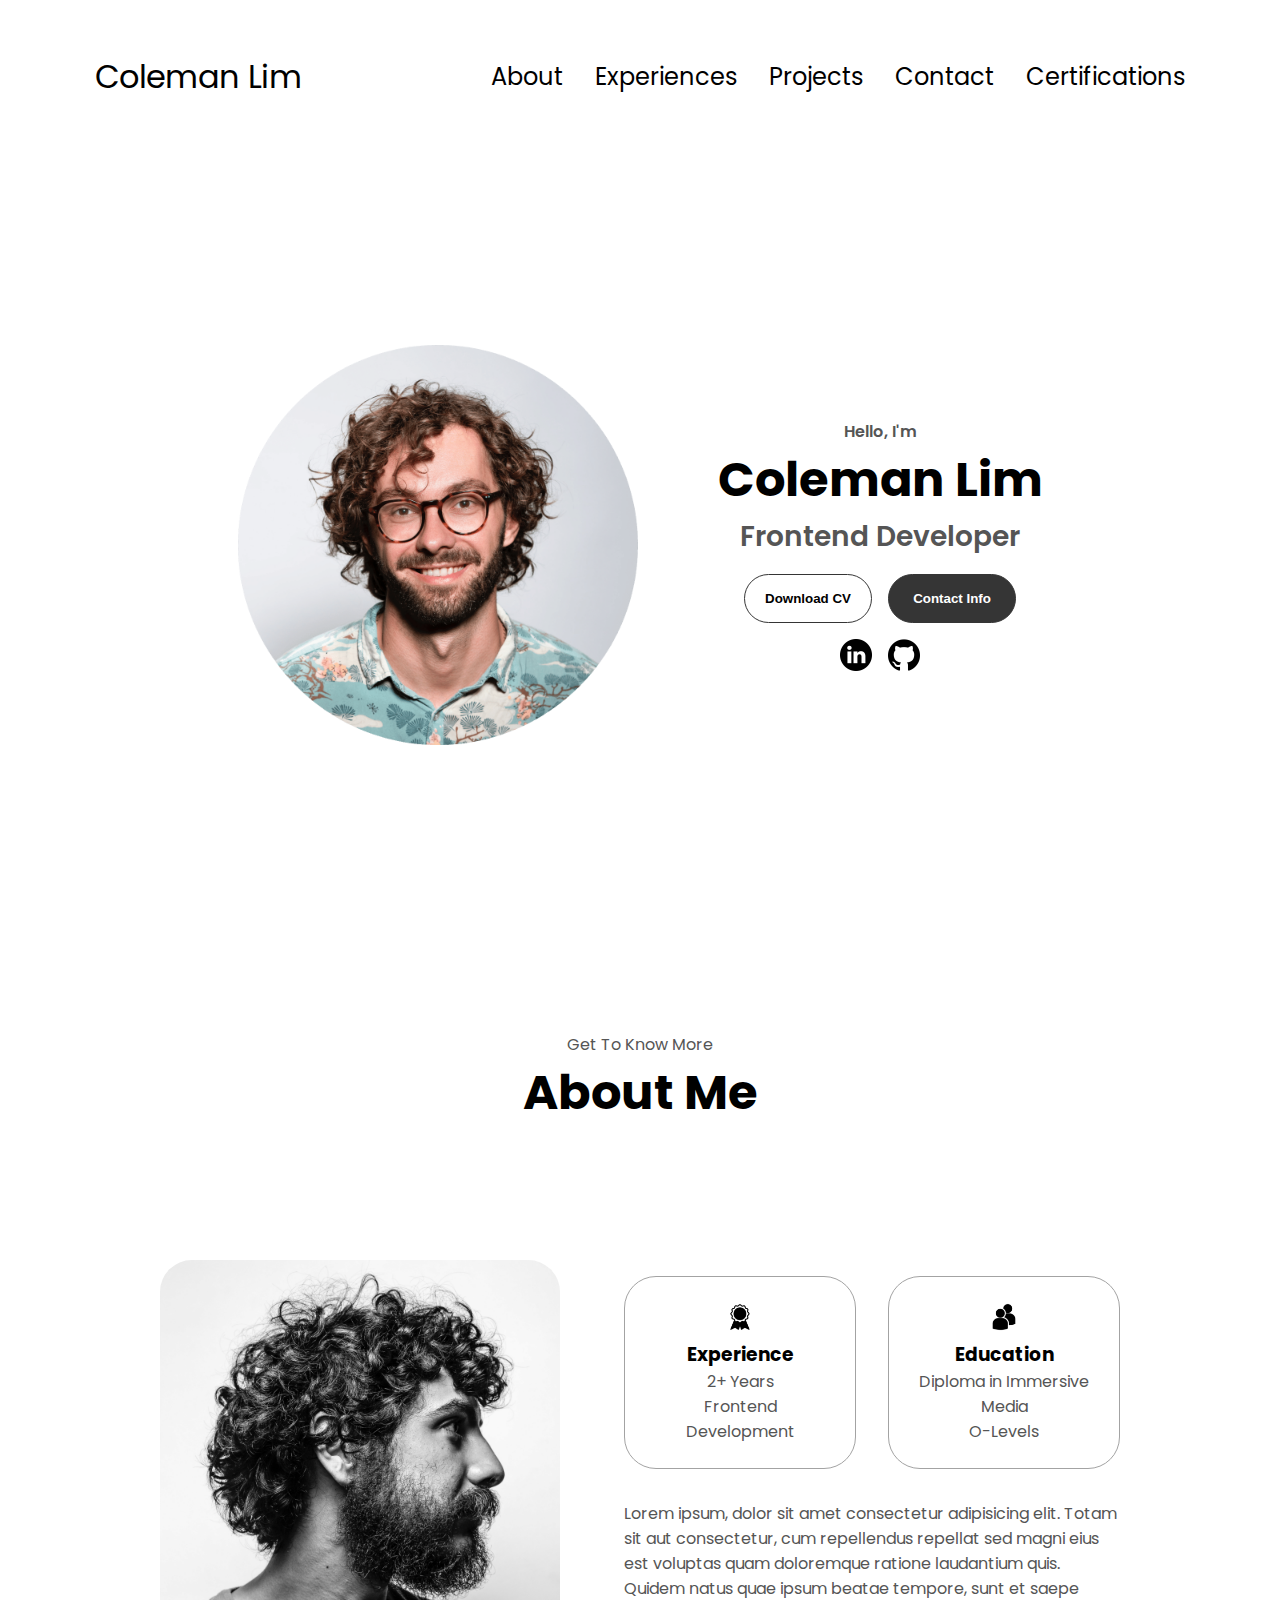
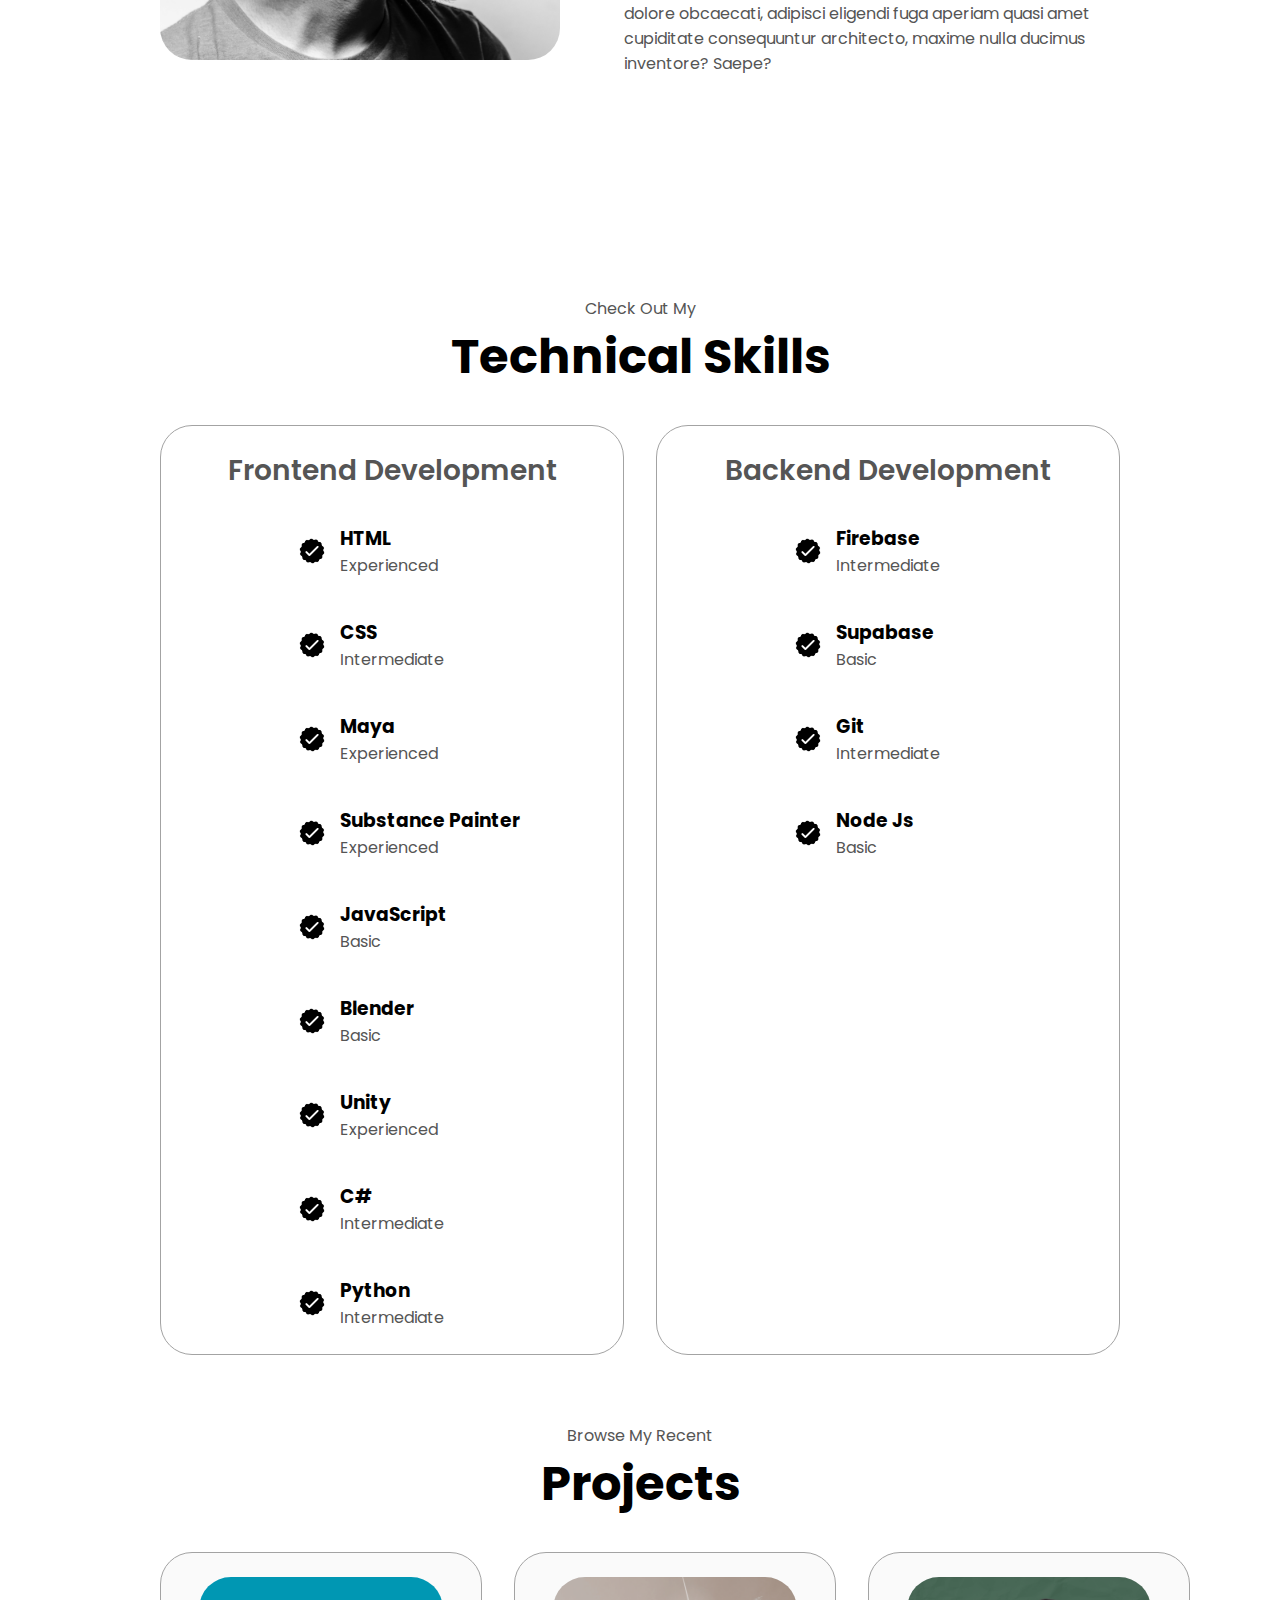
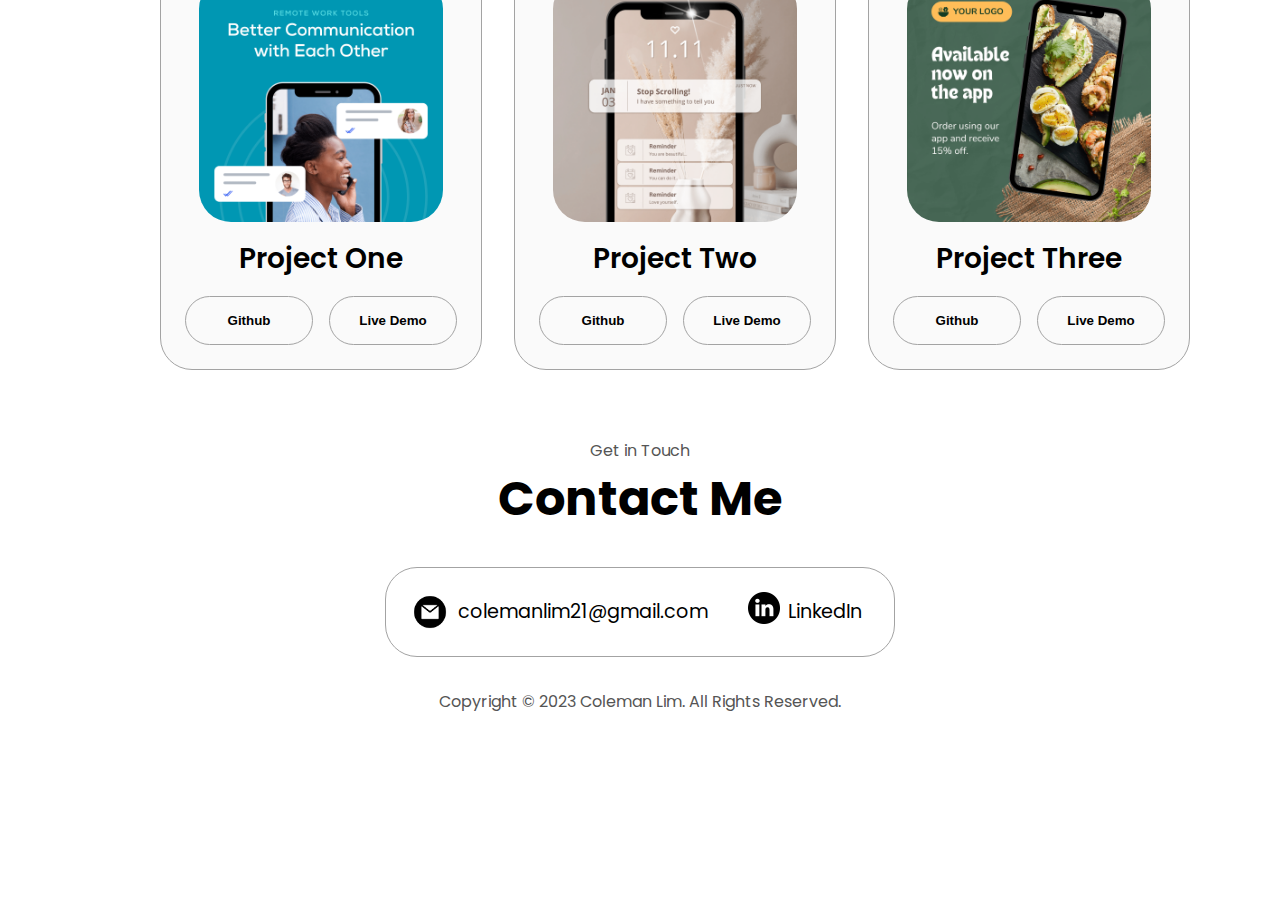
==== index.html @ 235beb29 "contact, project and css" ====
<!DOCTYPE html>
<html lang="en">

<head>
    <meta charset="UTF-8">
    <meta name="viewport" content="width=device-width, initial-scale=1.0">
    <title>My Portfolio</title>
    <link rel="stylesheet" href="style.css">
    <link rel="stylesheet" href="mediaqueries.css">
    <link rel="stylesheet" href="https://cdnjs.cloudflare.com/ajax/libs/font-awesome/6.2.0/css/all.min.css">

</head>

<body>
    <button onclick="topFunction()" id="myBtn" title="Go to top">
        <i class="fas fa-chevron-up"></i> </button>

    <nav id="desktop-nav">
        <div class="logo">Coleman Lim</div>
        <div>
            <ul class="nav-links">
                <li><a href="#about">About</a></li>
                <li><a href="#experiences">Experiences</a></li>
                <li><a href="#projects">Projects</a></li>
                <li><a href="#contacts">Contact</a></li>
                <li><a href="#certifications">Certifications</a></li>
            </ul>
        </div>
    </nav>
    <nav id="hamburger-nav">
        <div class="logo">Coleman Lim</div>
        <div class="hamburger-menu">
            <div class="hamburger-icon" onclick="toggleMenu()">
                <span></span>
                <span></span>
                <span></span>
            </div>
            <div class="menu-links">
                <li><a href="#about" onclick="toggleMenu()">About</a></li>
                <li><a href="#experiences" onclick="toggleMenu()">Experiences</a></li>
                <li><a href="#projects" onclick="toggleMenu()">Projects</a></li>
                <li><a href="#contacts" onclick="toggleMenu()">Contact</a></li>
                <li><a href="#certifications" onclick="toggleMenu()">Certifications</a></li>
            </div>
        </div>
    </nav>
    <section id="profile">
        <div class="section_pic-container">
            <img src="./images/profile-pic.png" alt="My Profile Picture">

        </div>
        <div class="section_text">
            <p class="section_text_p1">Hello, I'm</p>
            <h1 class="title">Coleman Lim</h1>
            <p class="section_text_p2">Frontend Developer</p>
            <div class='btn-container'>
                <button class="btn btn-color-2" onclick="window.open('./images/resume-example.pdf')">Download
                    CV</button>
                <button class="btn btn-color-1" onclick="location.href ='./#contacts'">Contact Info</button>
            </div>
            <div id="socials-container">
                <img src="./images/linkedin.png" alt="My LinkedIn profile" class="icon"
                    onclick="location.href='https://www.linkedin.com/in/coleman-lim-172b41272/'">
                <img src="./images/github.png" alt="My Github profile" class="icon"
                    onclick="location.href='https://github.com/Coleman-Lim'">
            </div>
        </div>
        </div>
    </section>
    <section id = "about">
        <p class="section_text_p1">Get To Know More</p>
        <h1 class="title">About Me</h1>
        <div class="section-container">
            <div class = "section_pic-container">
                <img src = "./images/about-pic.png"
                alt = "profile picture"
                class ="about-pic"
            />
            </div>
            <div class = "about-details-container">
                <div class="about-container">
                    <div class="details-container">
                        <img src="./images/experience.png" alt="experience icon" class="icon"/>
                        <h3>Experience</h3>
                        <p>2+ Years<br>Frontend Development</p>
                    </div>
                    <div class="details-container">
                        <img src="./images/education.png" alt="education icon" class="icon"/>
                        <h3>Education</h3>
                        <p>Diploma in Immersive Media<br> O-Levels</p>
                    </div>
                </div>
                <div class="text-container">
                    <p>Lorem ipsum, dolor sit amet consectetur adipisicing elit. Totam sit aut consectetur, cum repellendus repellat sed magni eius est voluptas quam doloremque ratione laudantium quis. Quidem natus quae ipsum beatae tempore, sunt et saepe dolore obcaecati, adipisci eligendi fuga aperiam quasi amet cupiditate consequuntur architecto, maxime nulla ducimus inventore? Saepe?</p>
                </div>
            </div>
        </div>
        
    
    </section>
    <section id = "experience">
        <p class="section_text_p1">Check Out My</p>
        <h1 class = "title">Technical Skills</h1>
        <div class = "experience-details-container">
            <div class = "about-container">
                <div class ="details-container">
                    <h2 class = "experience-sub-title">Frontend Development</h2>
                    <div class="article-container">
                        <article>
                            <img src ="./images/checkmark.png" alt="experience icon" class="icon">
                            <div>
                                <h3>HTML</h3>
                                <p>Experienced</p>
                            </div>
                        </article>
                        <article>
                            <img src ="./images/checkmark.png" alt="experience icon" class="icon">
                            <div>
                                <h3>CSS</h3>
                                <p>Intermediate</p>
                            </div>
                        </article>
                        <article>
                            <img src ="./images/checkmark.png" alt="experience icon" class="icon">
                            <div>
                                <h3>Maya</h3>
                                <p>Experienced</p>
                            </div>
                        </article>
                        <article>
                            <img src ="./images/checkmark.png" alt="experience icon" class="icon">
                            <div>
                                <h3>Substance Painter</h3>
                                <p>Experienced</p>
                            </div>
                        </article>
                        <article>
                            <img src ="./images/checkmark.png" alt="experience icon" class="icon">
                            <div>
                                <h3>JavaScript</h3>
                                <p>Basic</p>
                            </div>
                        </article>
                        <article>
                            <img src ="./images/checkmark.png" alt="experience icon" class="icon">
                            <div>
                                <h3>Blender</h3>
                                <p>Basic</p>
                            </div>
                        </article>
                        <article>
                            <img src ="./images/checkmark.png" alt="experience icon" class="icon">
                            <div>
                                <h3>Unity</h3>
                                <p>Experienced</p>
                            </div>
                        </article>
                        <article>
                            <img src ="./images/checkmark.png" alt="experience icon" class="icon">
                            <div>
                                <h3>C#</h3>
                                <p>Intermediate</p>
                            </div>
                        </article>
                        <article>
                            <img src ="./images/checkmark.png" alt="experience icon" class="icon">
                            <div>
                                <h3>Python</h3>
                                <p>Intermediate</p>
                            </div>
                        </article>
                    </div>
                </div>
                <div class ="details-container">
                    <h2 class = "experience-sub-title">Backend Development</h2>
                    <div class="article-container">
                        <article>
                            <img src ="./images/checkmark.png" alt="experience icon" class="icon">
                            <div>
                                <h3>Firebase</h3>
                                <p>Intermediate</p>
                            </div>
                        </article>
                        <article>
                            <img src ="./images/checkmark.png" alt="experience icon" class="icon">
                            <div>
                                <h3>Supabase</h3>
                                <p>Basic</p>
                            </div>
                        </article>
                        <article>
                            <img src ="./images/checkmark.png" alt="experience icon" class="icon">
                            <div>
                                <h3>Git</h3>
                                <p>Intermediate</p>
                            </div>
                        
                        </article>
                        <article>
                            <img src ="./images/checkmark.png" alt="experience icon" class="icon">
                            <div>
                                <h3>Node Js</h3>
                                <p>Basic</p>
                            </div>
                        
                        </article>
                    </div>
                </div>
                
            </div>
        </div>
        
    </section>
    <section id = "projects">
        <p class="section_text_p1">Browse My Recent</p>
        <h1 class="title">Projects</h1>
        <div class="experience-details-container">
            <div class = "about-container">
                <div class="details-container color-container">
                <div class="article-container">
                    <img src="./images/project-1.png" alt="project 1" class="project-img">
                </div>
                <h2 class="experience-sub-title project-title">Project One</h2>
                <div class="btn-container">
                    <button class="btn btn-color-2 project-btn" onclick="location.href='https://github.com/'">Github</button>
                    <button class="btn btn-color-2 project-btn" onclick="location.href='https://github.com/'">Live Demo</button>

                </div>
                </div>
                <div class="details-container color-container">
                <div class="article-container">
                    <img src="./images/project-2.png" alt="project 2" class="project-img">
                </div>
                <h2 class="experience-sub-title project-title">Project Two</h2>
                <div class="btn-container">
                    <button class="btn btn-color-2 project-btn" onclick="location.href='https://github.com/'">Github</button>
                    <button class="btn btn-color-2 project-btn" onclick="location.href='https://github.com/'">Live Demo</button>

                </div>
                </div>
                <div class="details-container color-container">
                <div class="article-container">
                    <img src="./images/project-3.png" alt="project 3" class="project-img">
                </div>
                <h2 class="experience-sub-title project-title">Project Three</h2>
                <div class="btn-container">
                    <button class="btn btn-color-2 project-btn" onclick="location.href='https://github.com/'">Github</button>
                    <button class="btn btn-color-2 project-btn" onclick="location.href='https://github.com/'">Live Demo</button>

                </div>
                </div>
            </div>
        </div>
        
    </section>
    <section id = "contact">
        <p class="section_text_p1">Get in Touch</p>
        <h1 class = "title">Contact Me</h1>
        <div class="contact-info-upper-container">
            <div class = "contact-info-container">
                <img src = "images/email.png" alt="Email Icon" class="icon contact-icon email-icon">
                <p><a href="mailto:colemanlim21@gmail.com">colemanlim21@gmail.com</p>
            </div>
            <div class = "contact-info-container">
                <img src = "images/linkedin.png" alt="LinkedIn Icon" class="icon contact-icon">
                <p><a href="https://www.linkedin.com/in/coleman-lim-172b41272/">LinkedIn</p>
            </div>
        </div>

        <footer>
            <p>Copyright &#169; 2023 Coleman Lim. All Rights Reserved.</p>
          </footer>
        
    </section>

    <script src="script.js"></script>
</body>

</html>
---- style.css ----
/* GENERAL */


@import url('https://fonts.googleapis.com/css2?family=Poppins:ital,wght@0,100;0,200;0,300;0,400;0,500;0,600;0,700;0,800;0,900;1,100;1,200;1,300;1,400;1,500;1,600;1,700;1,800;1,900&display=swap');


* {
    margin: 0;
    padding: 0;
}

body {
    font-family: "Poppins", sans-serif;
    
    
}

html {
    scroll-behavior: smooth;
}

p {
    color: rgb(85, 85, 85);
}

/* Transitions */

a,
.btn {
    transition: all 300ms ease;
}

/* Desktop nav*/

nav,
.nav-links {
    display: flex;
}

nav {
    justify-content: space-around;
    align-items: center;
    height: 17vh;
}

.nav-links {
    gap: 2rem;
    list-style: none;
    font-size: 1.5rem;

}

a {
    color: black;
    text-decoration: none;
    text-decoration-color: white;
}

a:hover {
    color: grey;
    text-decoration: underline;
    text-underline-offset: 1rem;
    text-decoration-color: rgb(181, 181, 181);
}

.logo {
    font-size: 2rem;

}

.logo:hover {
    cursor: default;
}

/*Hamburger menu*/
#hamburger-nav {
    display: none;
}

.hamburger-menu {
    position: relative;
    display: inline-block;
}

.hamburger-icon {
    display: flex;
    flex-direction: column;
    justify-content: space-between;
    height: 24px;
    width: 30px;
    cursor: pointer;
}

.hamburger-icon span {
    width: 100%;
    height: 2px;
    background-color: black;
    transition: all 0.3 ease-in-out;
}

.menu-links {
    position: absolute;
    top: 100%;
    right: 0;
    background-color: white;
    width: fit-content;
    max-height: 0;
    overflow: hidden;
    transition: all 0.3 ease-in-out;
}

.menu-links a {
    display: block;
    padding: 10px;
    text-align: center;
    font-size: 1.5rem;
    color: black;
    text-decoration: none;
    transition: all 0.3 ease-in-out;
}

.menu-links li {
    list-style: none;

}

.menu-links.open {
    max-height: 300px;
}

.hamburger-icon.open span:first-child {
    transform: rotate(45deg) translate(10px, 5px);
}

.hamburger-icon.open span:nth-child(2) {
    opacity: 0;
}

.hamburger-icon.open span:last-child {
    transform: rotate(-45deg) translate(10px, -5px);
}

.hamburger-icon span:first-child {
    transform: none;
}

.hamburger-icon span:first-child {
    opacity: 1;
}

.hamburger-icon span:first-child {
    transform: none;
}

/*Sections*/

section {
    padding-top: 4vh;
    height: 96vh;
    margin: 0 10rem;
    box-sizing: border-box;
    min-height: fit-content;
}

.section-container {
    display: flex;
}

/* Profile section */

#profile {
    display: flex;
    justify-content: center;
    gap: 5rem;
    height:80vh;
}
.section_pic-container{
    display: flex;
    height: 400px;
    width:400px;
    margin: auto 0;
}
.section_text{
    align-self:center;
    text-align: center;

}
.section_text p{
    font-weight: 600;

}

.section_text_p1{
    text-align:center;
}
.section_text_p2{
    font-size:1.75rem;
    margin-bottom:1rem;
}
.title{
    font-size:3rem;
    text-align:center;
}
#socials-container{
    display:flex;
    justify-content:center;
    margin-top: 1rem;
    gap: 1rem;

}

/*icons*/
.icon{
    cursor:pointer;
    height:2rem;
}

/*Buttons*/
.btn-container{
    display:flex;
    justify-content:center;
    gap:1rem;

}

.btn{
    font-weight: 600;
    transition: all 300ms ease;
    padding:1rem;
    width:8rem;
    border-radius:2rem;
}

.btn-color-1, .btn-color-2{
    border:rgb(53,53,53) 0.1rem solid;
}
.btn-color-1:hover, .btn-color-2:hover{
    cursor:pointer;
}
.btn-color-1, .btn-color-2:hover{
    background:rgb(53,53,53);
    color:white;
}
.btn-color-1:hover{
    background:rgb(0,0,0)

}
.btn-color-2{
    background:none;
}
.btn-color-2:hover{
    border:rgb(255,255,255)0.1rem solid;
}
.btn-container{
    gap:1rem;
}

#about{
    position:relative;
}

.about-container{
    gap:2rem;
    margin-bottom: 2rem;
    margin-top:2rem;
}

.about-details-container{
    justify-content:center;
    flex-direction:column;
}

.about-container, .about-details-container{
    display: flex;
}
.about-pic{
    border-radius:2rem;
}
.arrow{
    position:absolute;
    right:-5rem;
    bottom:2.5rem;
}
.details-container{
    padding:1.5rem;
    flex:1;
    background:white;
    border-radius:2rem;
    border:rgb(53,53,53) 0.1rem solid;
    border-color:rgb(163, 163, 163);
    text-align: center;
    
    
}
.section-container{
    gap:4rem;
    height:80%
}

.section_pic-container{
    height:400px;
    width:400px;
    margin:auto 0
}

#experience{
    position:relative;
}
.experience-sub-title{
    color:rgb(85, 85, 85);
    font-weight: 600;
    font-size:1.75rem;
    margin-bottom:2rem;
}
.experience-details-container{
    display:flex;
    justify-content:center;
    flex-direction:column;
}
.article-container{
    display:flex;
    text-align: initial;
    flex-wrap: wrap;
    flex-direction: row;
    gap: 2.5rem;
    justify-content: space-around;
}

article {
    display: flex;
    align-items: center; /* Ensures vertical alignment */
    gap: 0.75rem; /* Adds spacing between the icon and text */
    width: 12rem; /* Adjust as needed */
    flex-shrink: 0; /* Prevents shrinking */
}


article .icon{
    cursor:default;
}

article h3{
    white-space: nowrap;
    font-weight: bold;
}

#projects{
    position:relative;
}
.color-container{
    border-color:rgb(163, 163, 163);
    background:rgb(250,250,250);

}
.project-img{
    border-radius:2rem;
    width:90%;
    height:90%;
}
.project-title{
    margin: 1rem;
    color:black;

}
.project-btn{
    color:black;
    border-color:rgb(163, 163, 163);
}

#contact{
    display:flex;
    justify-content: center;
    flex-direction:column;
    height:70vh;
}

.contact-info-upper-container{
    display:flex;
    justify-content: center;
    border-radius:2rem;
    border:rgb(53,53,53) 0.1rem solid;
    border-color:rgb(163,163,163);
    margin: 2rem auto;
    padding: 0.5rem;
}

.contact-info-container{
    display:flex;
    align-items:center;
    justify-content: center;
    gap:0.5rem;
    margin:1rem;

}
.contact-info-container p{
    font-size:larger;
}

.contact-icon{
    cursor: default;
}
.email-icon{
    height:2.5rem;
}

footer {
  height: 26vh;
  margin: 0 1rem;
}

footer p {
  text-align: center;
}

#myBtn {
    display: none;
    position: fixed;
    bottom: 20px;
    right: 30px;
    z-index: 99;
    font-size: 18px;
    border: none;
    outline: none;
    background-color: black;
    color: white;
    cursor: pointer;
    padding: 20px;
    border-radius: 4px;
  }
---- mediaqueries.css ----
@media screen and (max-width: 1400px) {
    #profile {
        height: 83vh;
        margin-bottom: 6rem;
    }

    .about-containers {
        flex-wrap: wrap;
    }

    #contact,
    #projects {
        height: fit-content;
    }
}

@media screen and (max-width: 1200px) {
    #desktop-nav {
        display: none;
    }

    #hamburger-nav {
        display: flex;
    }

    #experience,
    .experience-details-container {
        margin-top: 2rem;
    }

    #profile,
    .section-container {
        display: block;
    }

    .arrow {
        display: none;
    }

    section,
    .section-container {
        height: fit-content;
    }

    section {
        margin: 0 5%;
    }

    .section__pic-container {
        width: 275px;
        height: 275px;
        margin: 0 auto 2rem;
    }

    .about-containers {
        margin-top: 0;
    }
}

@media screen and (max-width: 600px) {

    #contact,
    footer {
        height: 40vh;
    }

    #profile {
        height: 83vh;
        margin-bottom: 0;
    }

    article {
        font-size: 1rem;
    }

    footer nav {
        height: fit-content;
        margin-bottom: 2rem;
    }

    .about-containers,
    .contact-info-upper-container,
    .btn-container {
        flex-wrap: wrap;
    }

    .contact-info-container {
        margin: 0;
    }

    .contact-info-container p,
    .nav-links li a {
        font-size: 1rem;
    }

    .experience-sub-title {
        font-size: 1.25rem;
    }

    .logo {
        font-size: 1.5rem;
    }

    .nav-links {
        flex-direction: column;
        gap: 0.5rem;
        text-align: center;
    }

    .section__pic-container {
        width: auto;
        height: 46vw;
        justify-content: center;
    }

    .section__text__p2 {
        font-size: 1.25rem;
    }

    .title {
        font-size: 2rem;
    }

    .text-container {
        text-align: justify;
    }
}
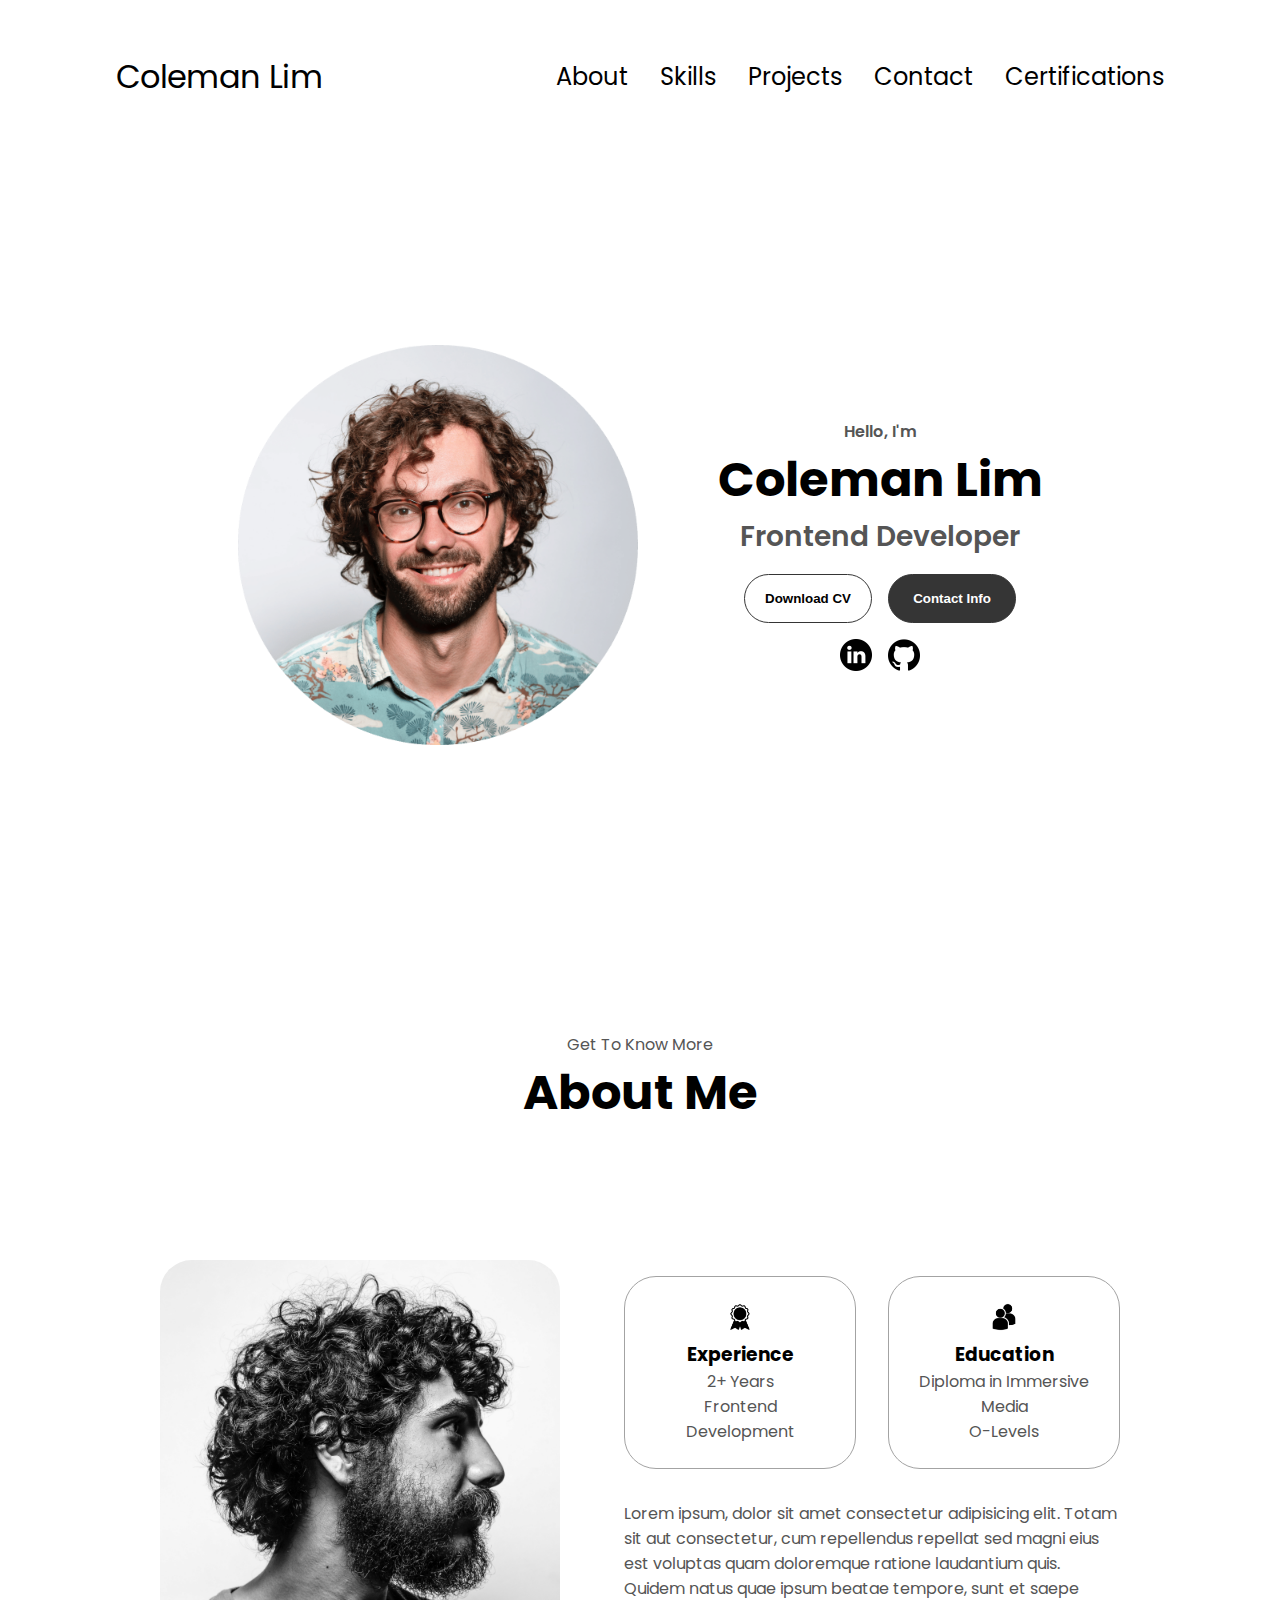
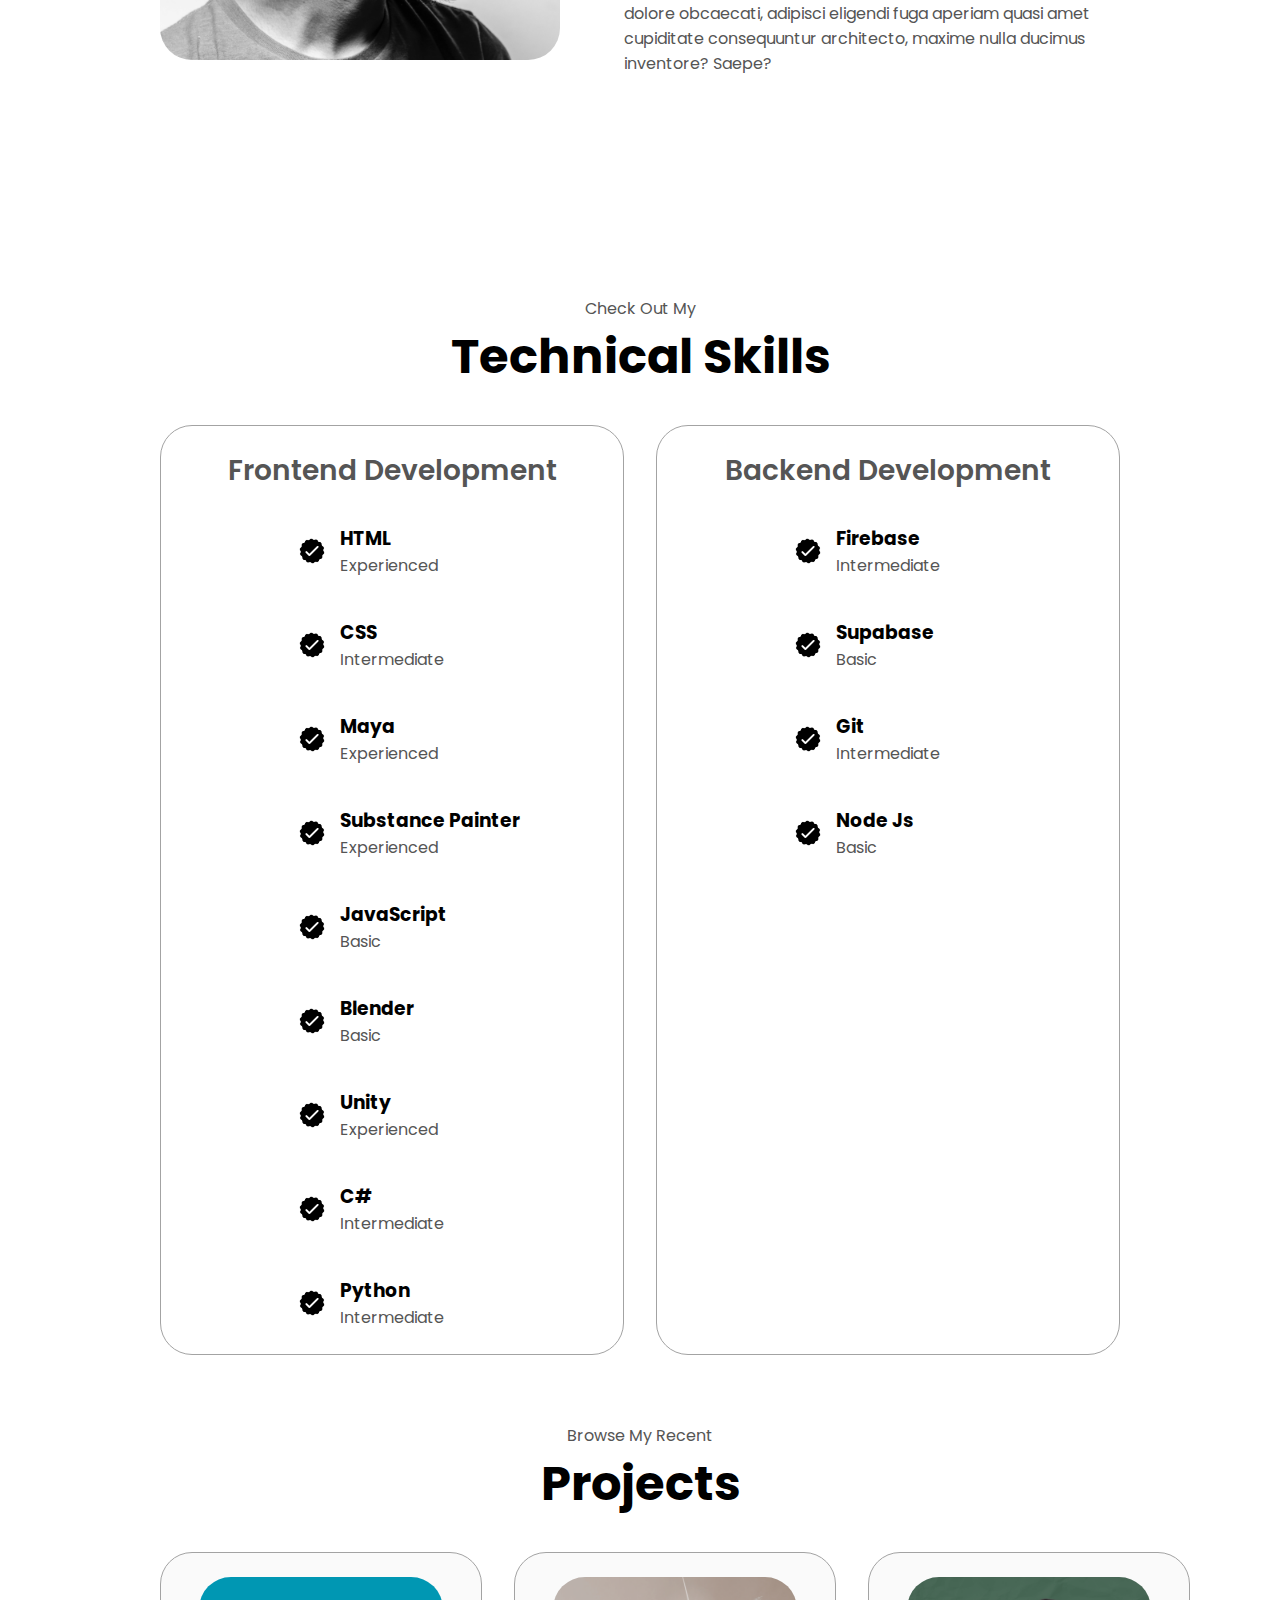
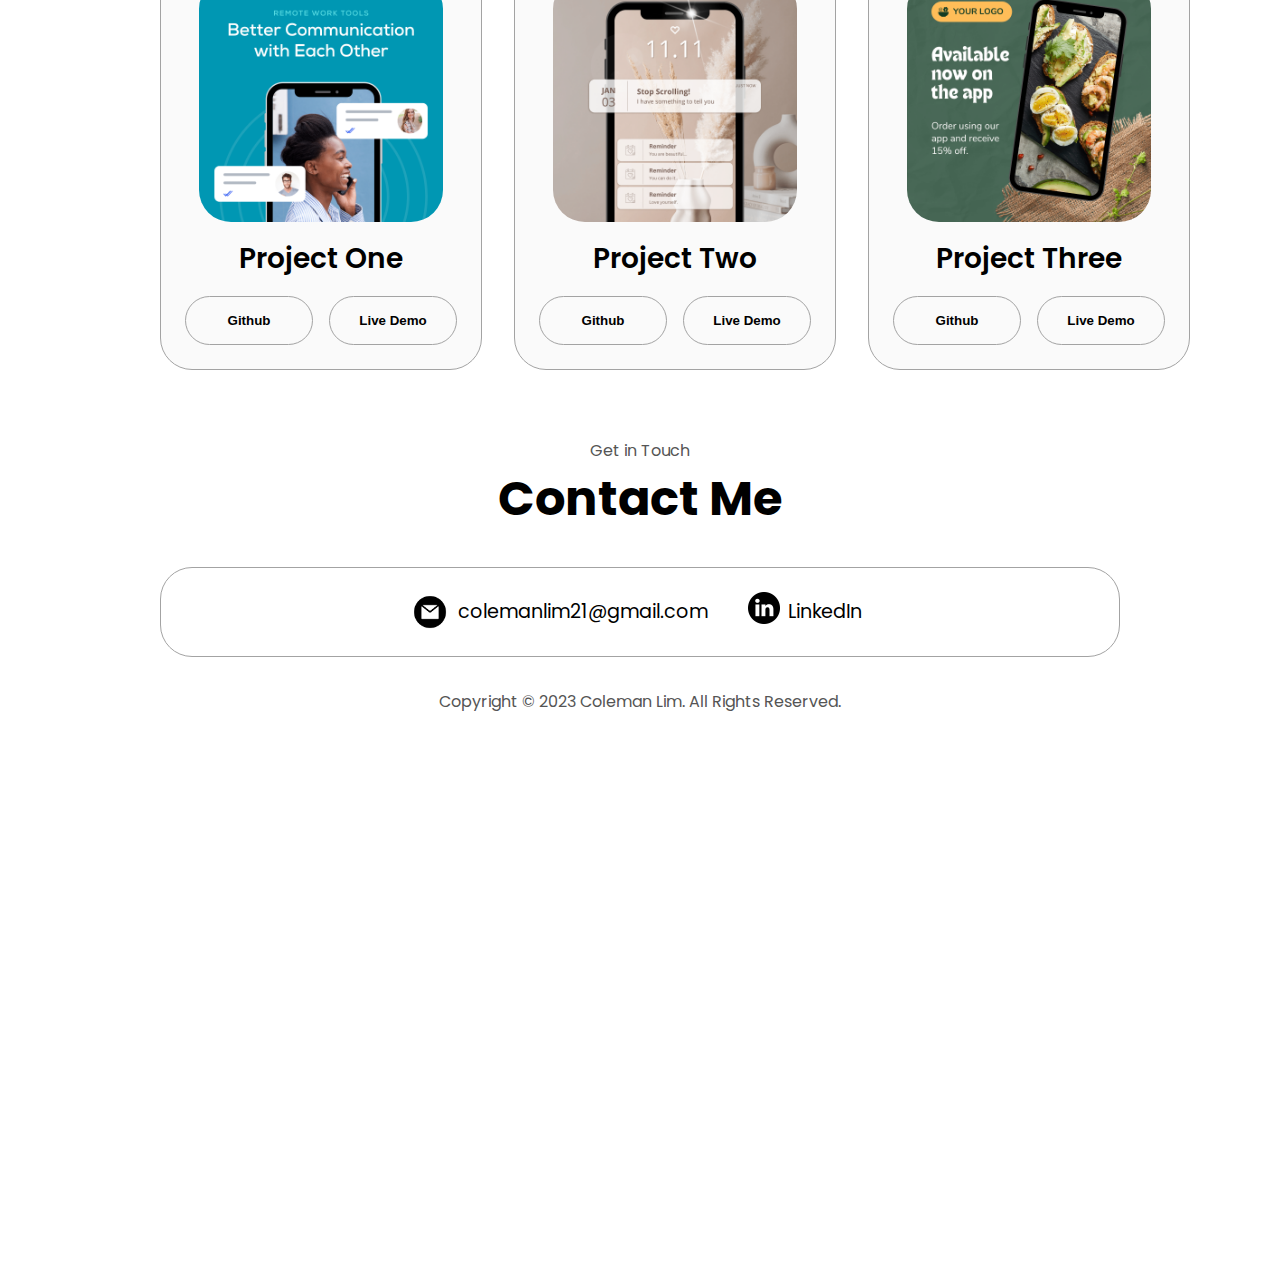
==== commit 026880f4: "edits" ====
--- a/index.html
+++ b/index.html
@@ -20,7 +20,7 @@
         <div>
             <ul class="nav-links">
                 <li><a href="#about">About</a></li>
-                <li><a href="#experiences">Experiences</a></li>
+                <li><a href="#skills">Skills</a></li>
                 <li><a href="#projects">Projects</a></li>
                 <li><a href="#contacts">Contact</a></li>
                 <li><a href="#certifications">Certifications</a></li>
@@ -37,7 +37,7 @@
             </div>
             <div class="menu-links">
                 <li><a href="#about" onclick="toggleMenu()">About</a></li>
-                <li><a href="#experiences" onclick="toggleMenu()">Experiences</a></li>
+                <li><a href="#skills" onclick="toggleMenu()">Skills</a></li>
                 <li><a href="#projects" onclick="toggleMenu()">Projects</a></li>
                 <li><a href="#contacts" onclick="toggleMenu()">Contact</a></li>
                 <li><a href="#certifications" onclick="toggleMenu()">Certifications</a></li>
@@ -98,7 +98,7 @@
         
     
     </section>
-    <section id = "experience">
+    <section id = "skills">
         <p class="section_text_p1">Check Out My</p>
         <h1 class = "title">Technical Skills</h1>
         <div class = "experience-details-container">
@@ -253,7 +253,7 @@
         </div>
         
     </section>
-    <section id = "contact">
+    <section id = "contacts">
         <p class="section_text_p1">Get in Touch</p>
         <h1 class = "title">Contact Me</h1>
         <div class="contact-info-upper-container">
--- a/style.css
+++ b/style.css
@@ -303,7 +303,7 @@
     margin:auto 0
 }
 
-#experience{
+#skills{
     position:relative;
 }
 .experience-sub-title{
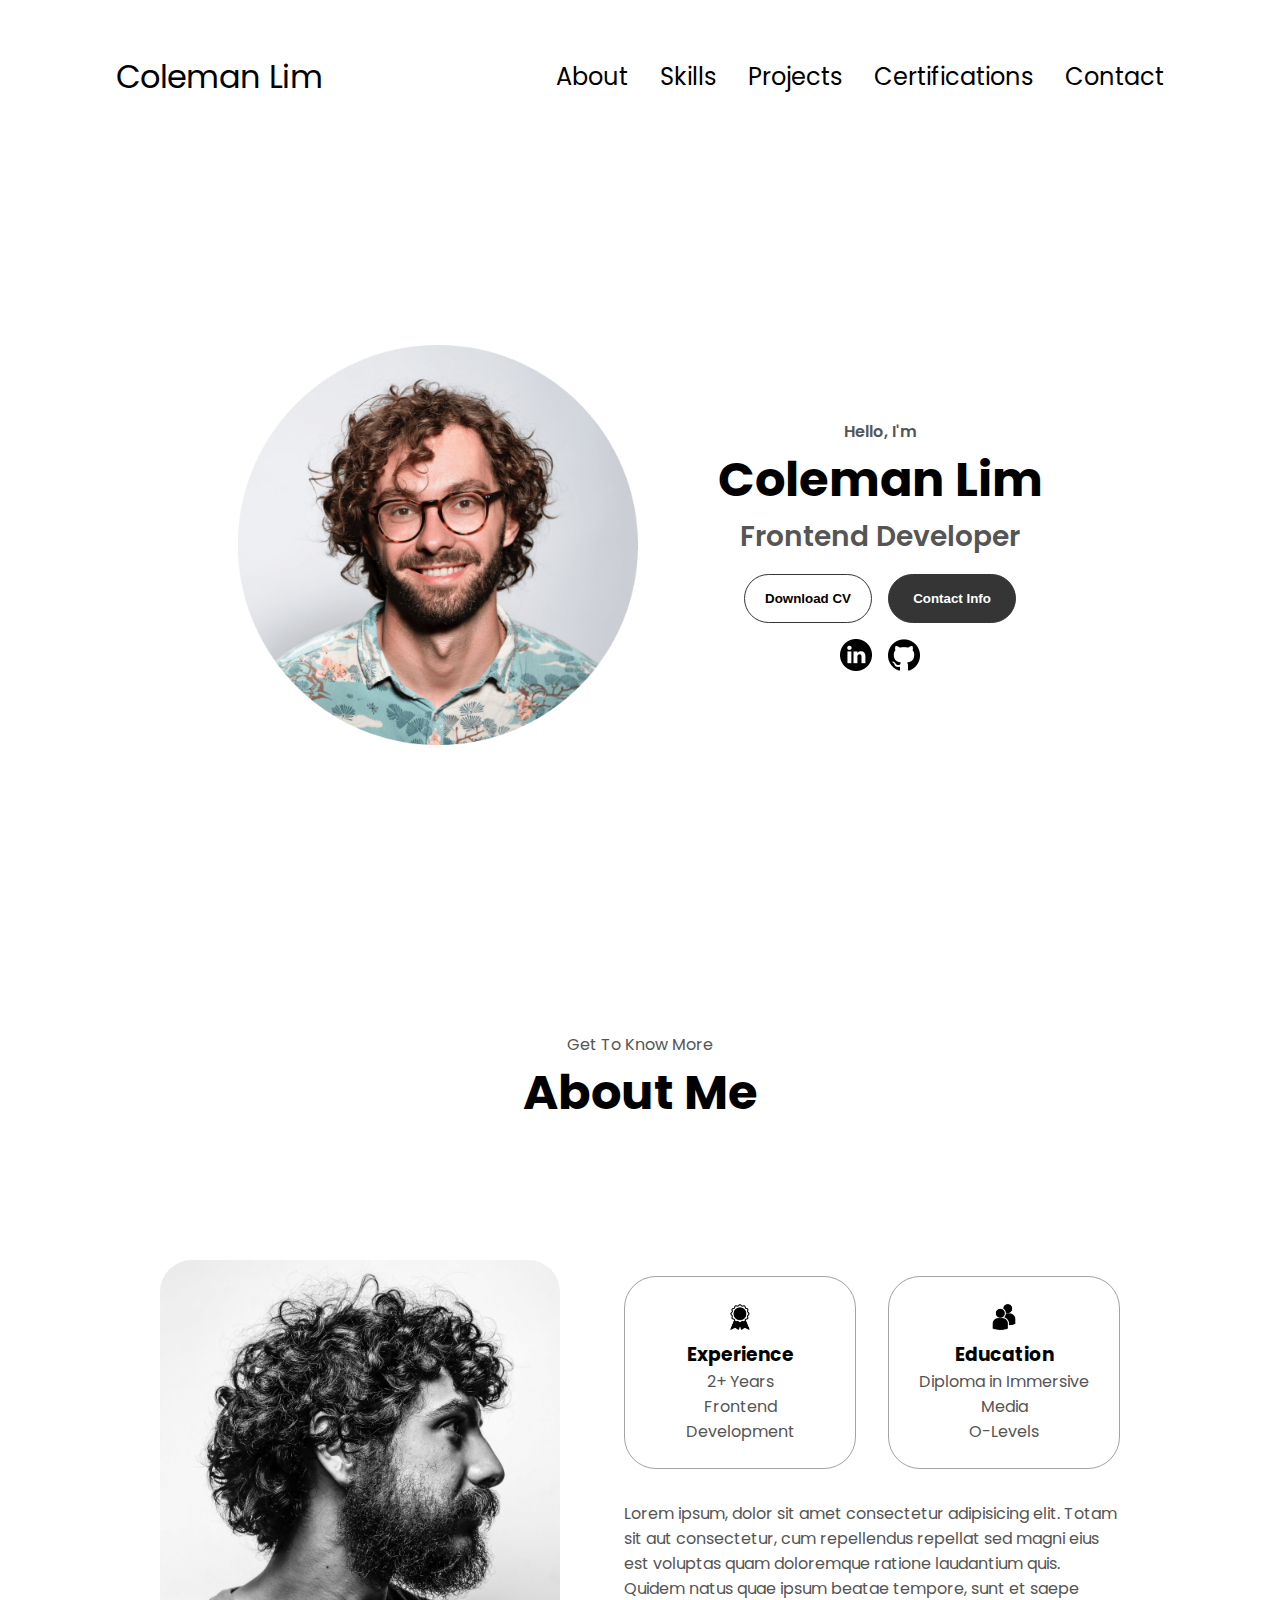
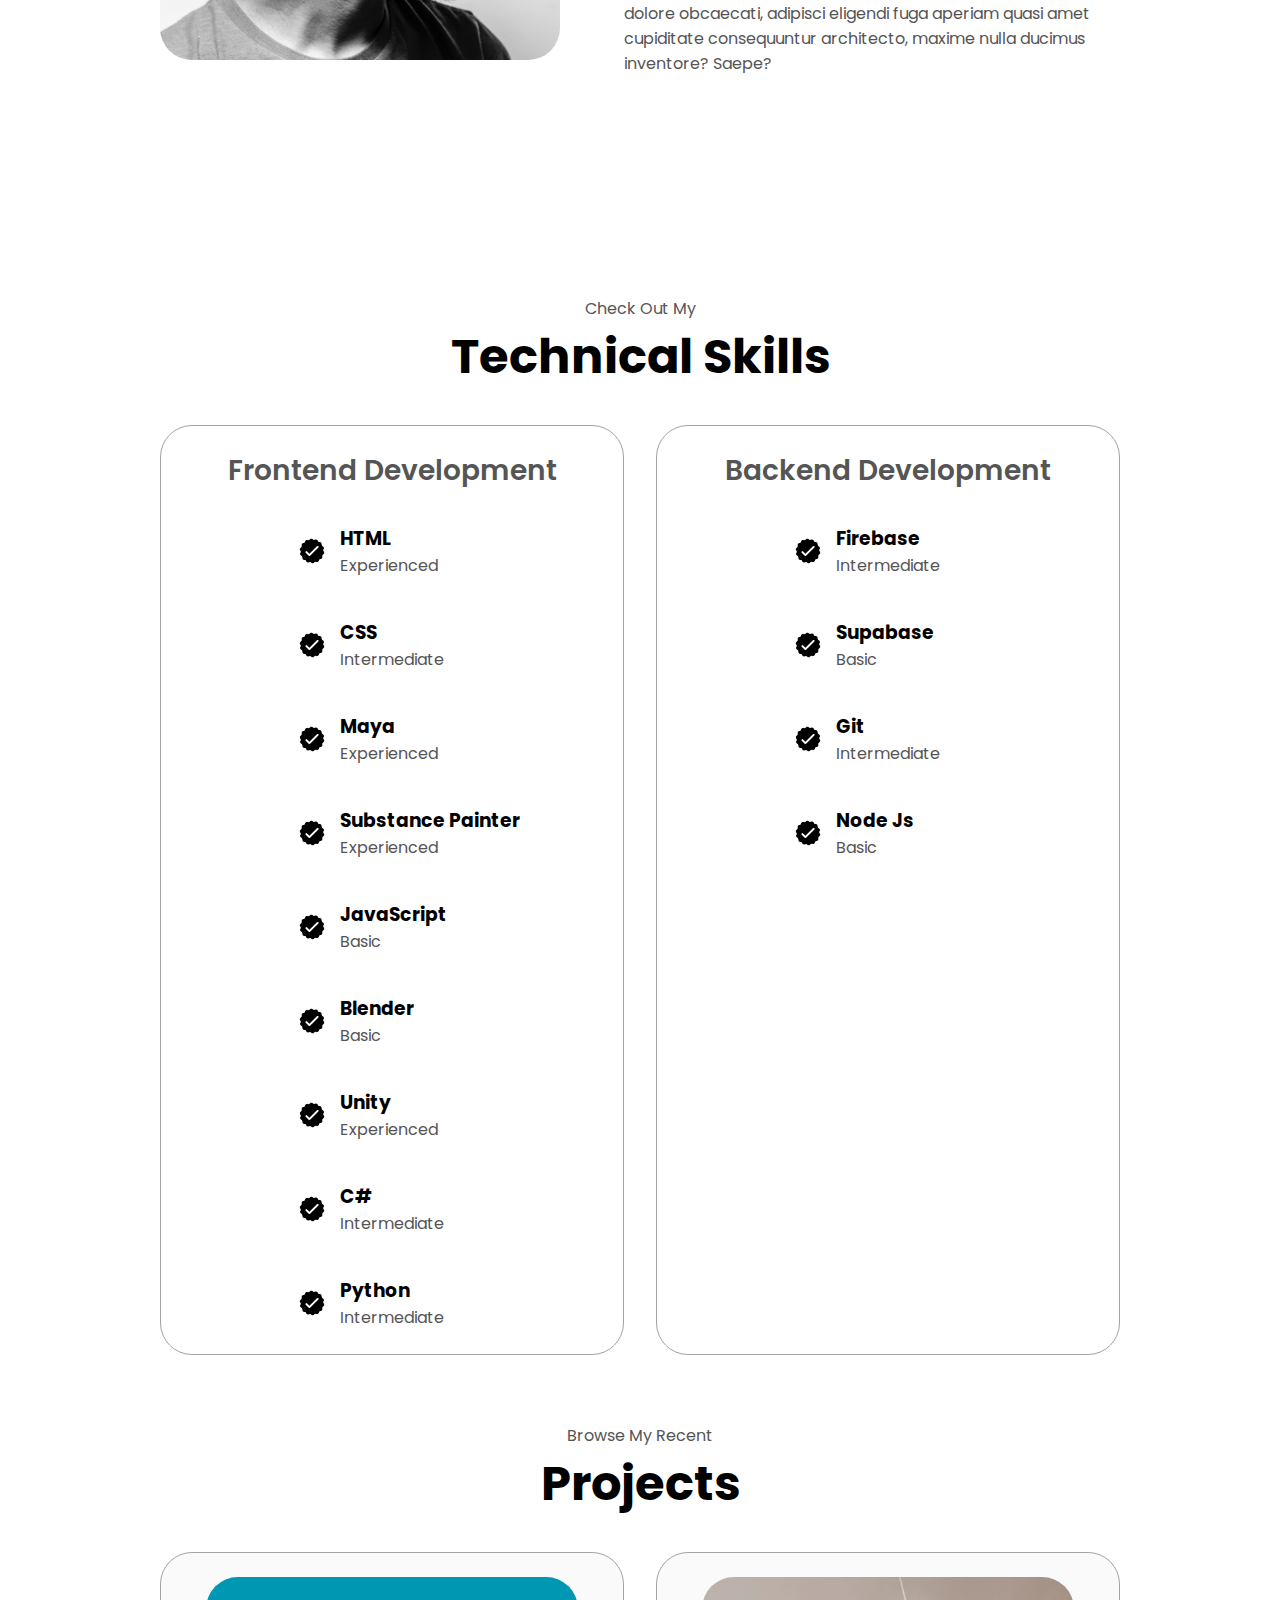
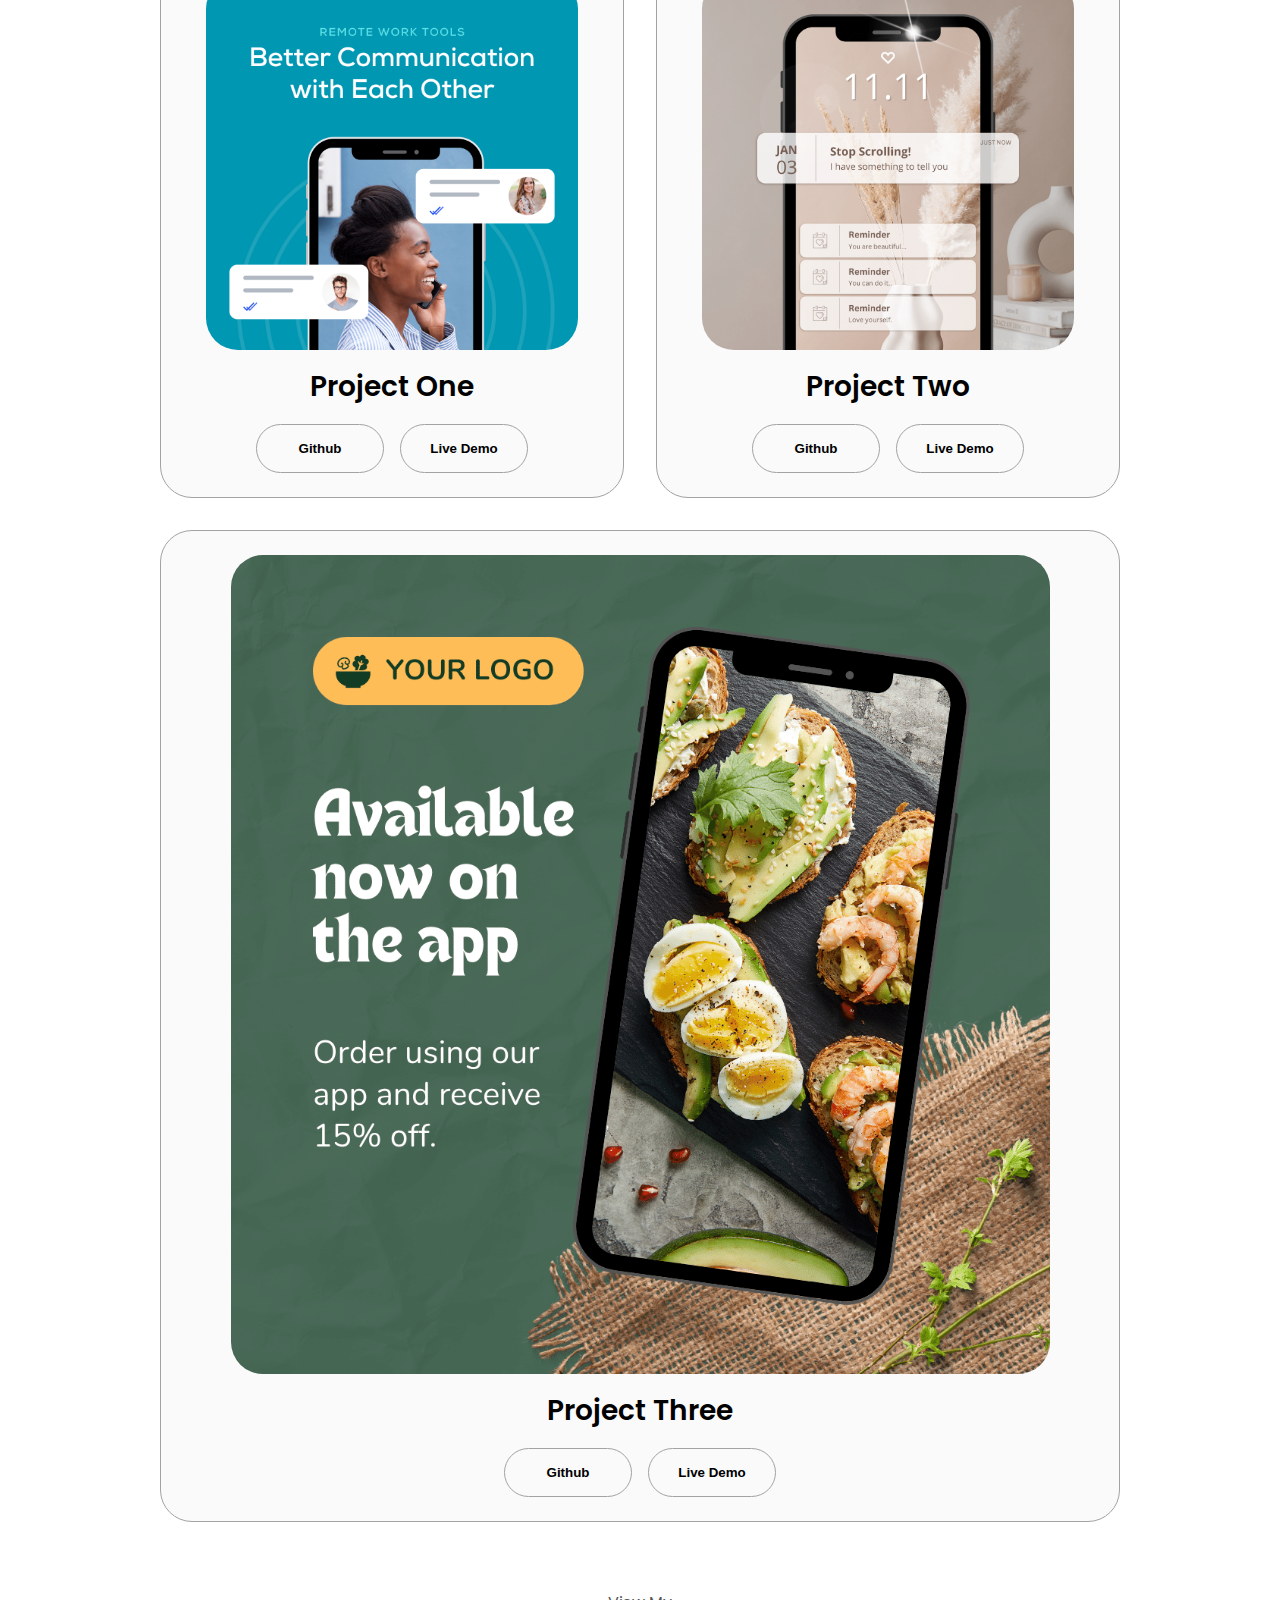
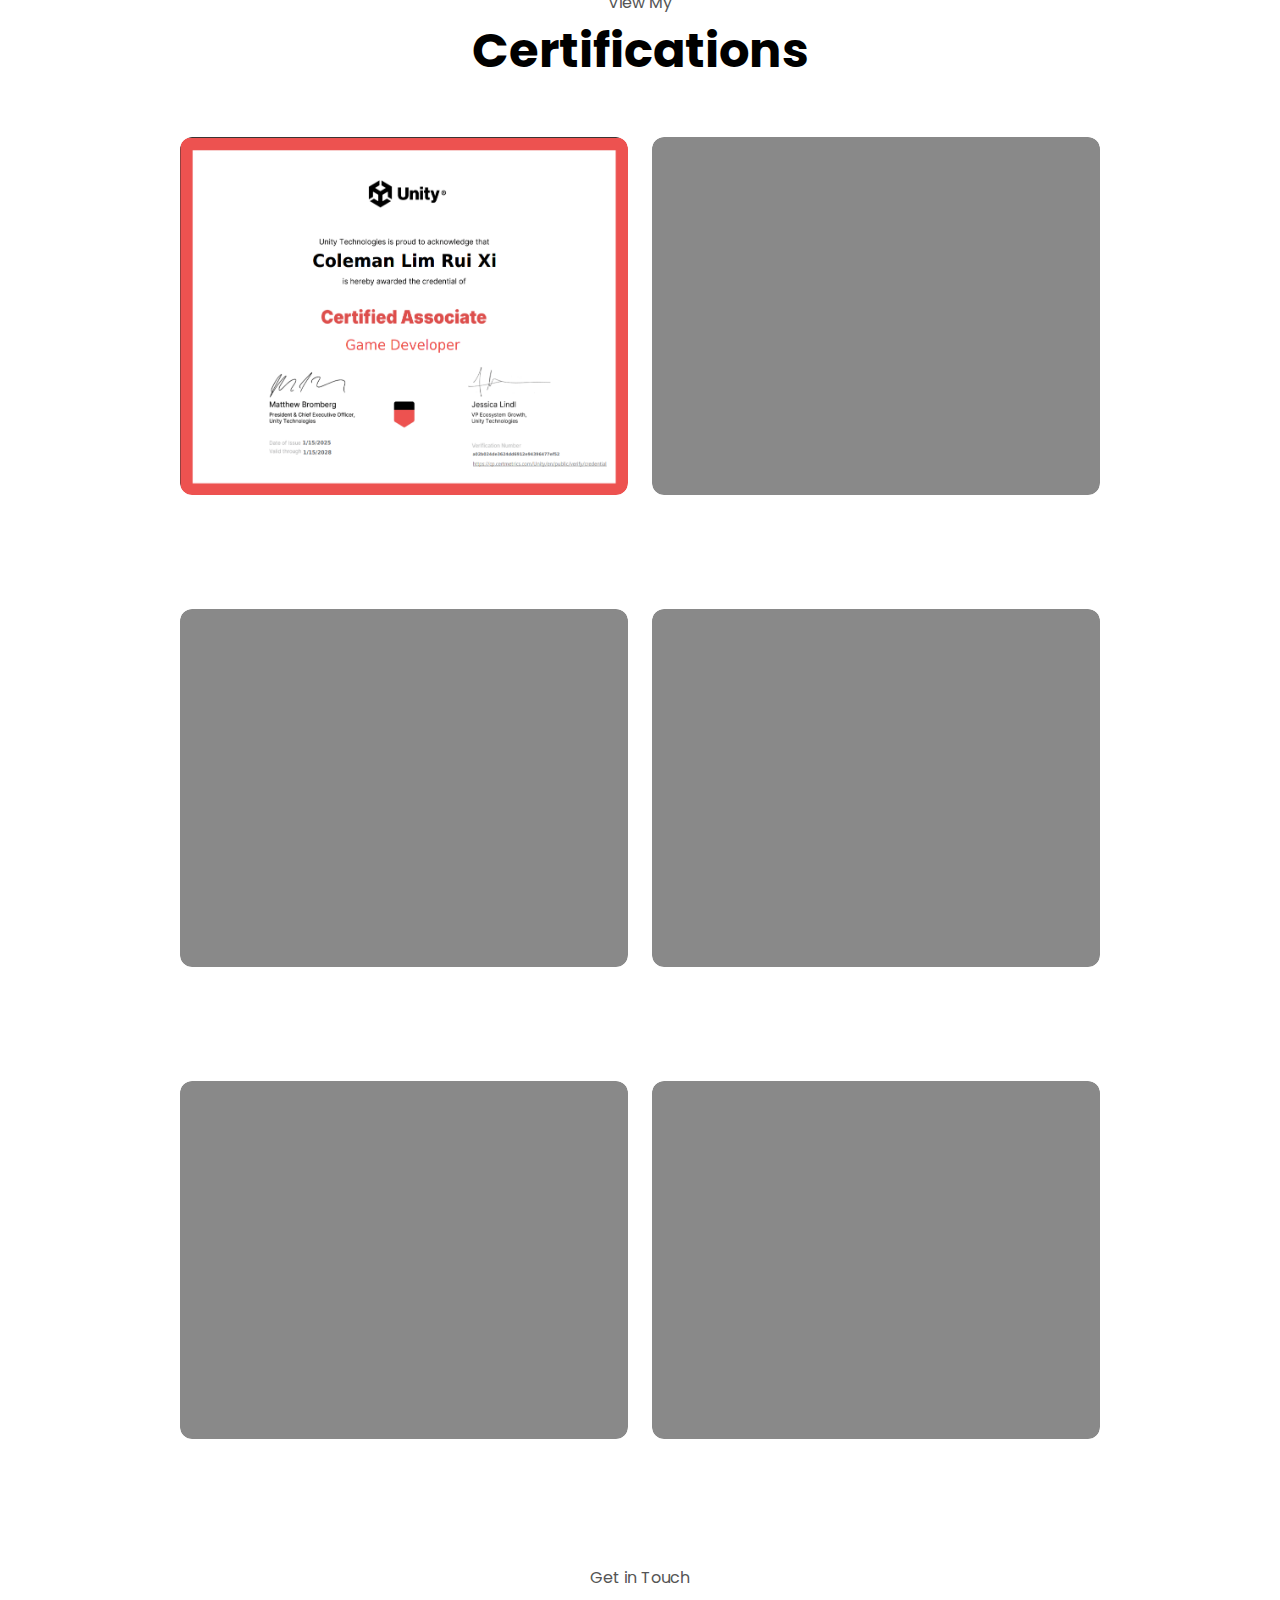
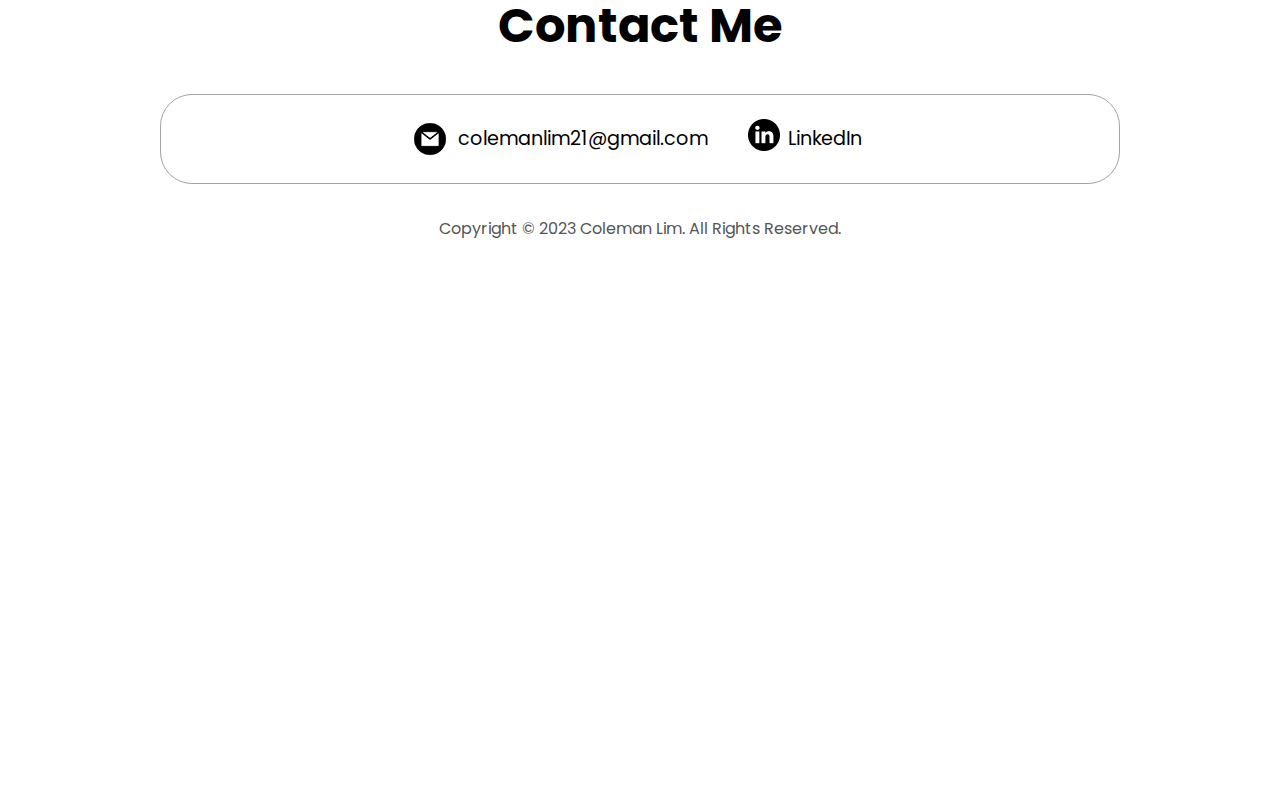
==== commit 25230a3c: "cert" ====
--- a/index.html
+++ b/index.html
@@ -22,8 +22,9 @@
                 <li><a href="#about">About</a></li>
                 <li><a href="#skills">Skills</a></li>
                 <li><a href="#projects">Projects</a></li>
+                <li><a href="#certifications">Certifications</a></li>
                 <li><a href="#contacts">Contact</a></li>
-                <li><a href="#certifications">Certifications</a></li>
+                
             </ul>
         </div>
     </nav>
@@ -78,7 +79,7 @@
             />
             </div>
             <div class = "about-details-container">
-                <div class="about-container">
+                <div class="about-containers">
                     <div class="details-container">
                         <img src="./images/experience.png" alt="experience icon" class="icon"/>
                         <h3>Experience</h3>
@@ -102,7 +103,7 @@
         <p class="section_text_p1">Check Out My</p>
         <h1 class = "title">Technical Skills</h1>
         <div class = "experience-details-container">
-            <div class = "about-container">
+            <div class = "about-containers">
                 <div class ="details-container">
                     <h2 class = "experience-sub-title">Frontend Development</h2>
                     <div class="article-container">
@@ -215,7 +216,7 @@
         <p class="section_text_p1">Browse My Recent</p>
         <h1 class="title">Projects</h1>
         <div class="experience-details-container">
-            <div class = "about-container">
+            <div class = "about-containers">
                 <div class="details-container color-container">
                 <div class="article-container">
                     <img src="./images/project-1.png" alt="project 1" class="project-img">
@@ -249,10 +250,36 @@
 
                 </div>
                 </div>
-            </div>
-        </div>
-        
-    </section>
+                
+                
+            </div>
+        </div>
+        
+    </section>
+
+    <section id = "Certifications">
+        <p class="section_text_p1">View My</p>
+        <h1 class = "title">Certifications</h1>
+        <div class="gallery">
+            
+            <div class="card"><img src="images/Unity-GameDev.png" alt="Design 1"></div> 
+            <div class="card"><img src="images/placeholder.png" alt="Design 2"></div>
+            <div class="card"><img src="images/placeholder.png" alt="Design 3"></div>
+            <div class="card"><img src="images/placeholder.png" alt="Design 4"></div>
+            <div class="card"><img src="images/placeholder.png" alt="Design 5"></div>
+            <div class="card"><img src="images/placeholder.png" alt="Design 6"></div>
+          </div>
+        
+
+          <div class="lightbox" id="lightbox">
+            <i class="fas fa-times close-btn" id="closeBtn"></i>
+            <img src="" alt="Expanded Image">
+          </div>
+        
+        
+    </section>
+
+    
     <section id = "contacts">
         <p class="section_text_p1">Get in Touch</p>
         <h1 class = "title">Contact Me</h1>
--- a/style.css
+++ b/style.css
@@ -259,10 +259,11 @@
     position:relative;
 }
 
-.about-container{
-    gap:2rem;
+.about-containers{
+    
+    gap: 2rem;
     margin-bottom: 2rem;
-    margin-top:2rem;
+    margin-top: 2rem;
 }
 
 .about-details-container{
@@ -270,7 +271,7 @@
     flex-direction:column;
 }
 
-.about-container, .about-details-container{
+.about-containers, .about-details-container{
     display: flex;
 }
 .about-pic{
@@ -428,5 +429,81 @@
     border-radius: 4px;
   }
 
-
-
+  .gallery {
+    max-width: 1200px;
+    margin: 50px auto;
+    display: grid;
+    grid-template-columns: repeat(auto-fit, minmax(300px, 1fr));
+    gap: 24px;
+    padding: 0 20px;
+  }
+
+  .card {
+    position: relative;
+    overflow: hidden;
+    border-radius: 12px;
+    cursor: pointer;
+    transition: transform 0.3s ease, box-shadow 0.3s ease;
+    height:80%;
+  }
+
+  .card img {
+    width: 100%;
+    height: 100%;
+    display: block;
+    border-radius: 12px;
+    transition: transform 0.3s ease;
+  }
+
+  .card:hover {
+    transform: translateY(-6px);
+    box-shadow: 0 12px 20px rgba(0, 0, 0, 0.6);
+  }
+
+  .card:hover img {
+    transform: scale(1.05);
+  }
+
+
+  .lightbox {
+    display: none;
+    position: fixed;
+    top: 0;
+    left: 0;
+    width: 100vw;
+    height: 100vh;
+    background: rgba(0, 0, 0, 0.85);
+    justify-content: center;
+    align-items: center;
+    z-index: 1000;
+  }
+
+  .lightbox img {
+    max-width: 90%;
+    max-height: 90%;
+    border-radius: 12px;
+    box-shadow: 0 0 20px rgba(0, 0, 0, 0.7);
+  }
+
+  .lightbox.active {
+    display: flex;
+  }
+
+  .close-btn {
+    position: absolute;
+    top: 20px;
+    right: 30px;
+    font-size: 28px;
+    color: #fff;
+    cursor: pointer;
+    z-index: 1001;
+    transition: color 0.3s;
+  }
+
+  .close-btn:hover {
+    color: #f00;
+  }
+
+
+
+
--- a/mediaqueries.css
+++ b/mediaqueries.css
@@ -12,6 +12,8 @@
     #projects {
         height: fit-content;
     }
+    
+    
 }
 
 @media screen and (max-width: 1200px) {
@@ -55,6 +57,7 @@
     .about-containers {
         margin-top: 0;
     }
+    
 }
 
 @media screen and (max-width: 600px) {
@@ -124,4 +127,7 @@
     .text-container {
         text-align: justify;
     }
-}+    
+    
+}
+
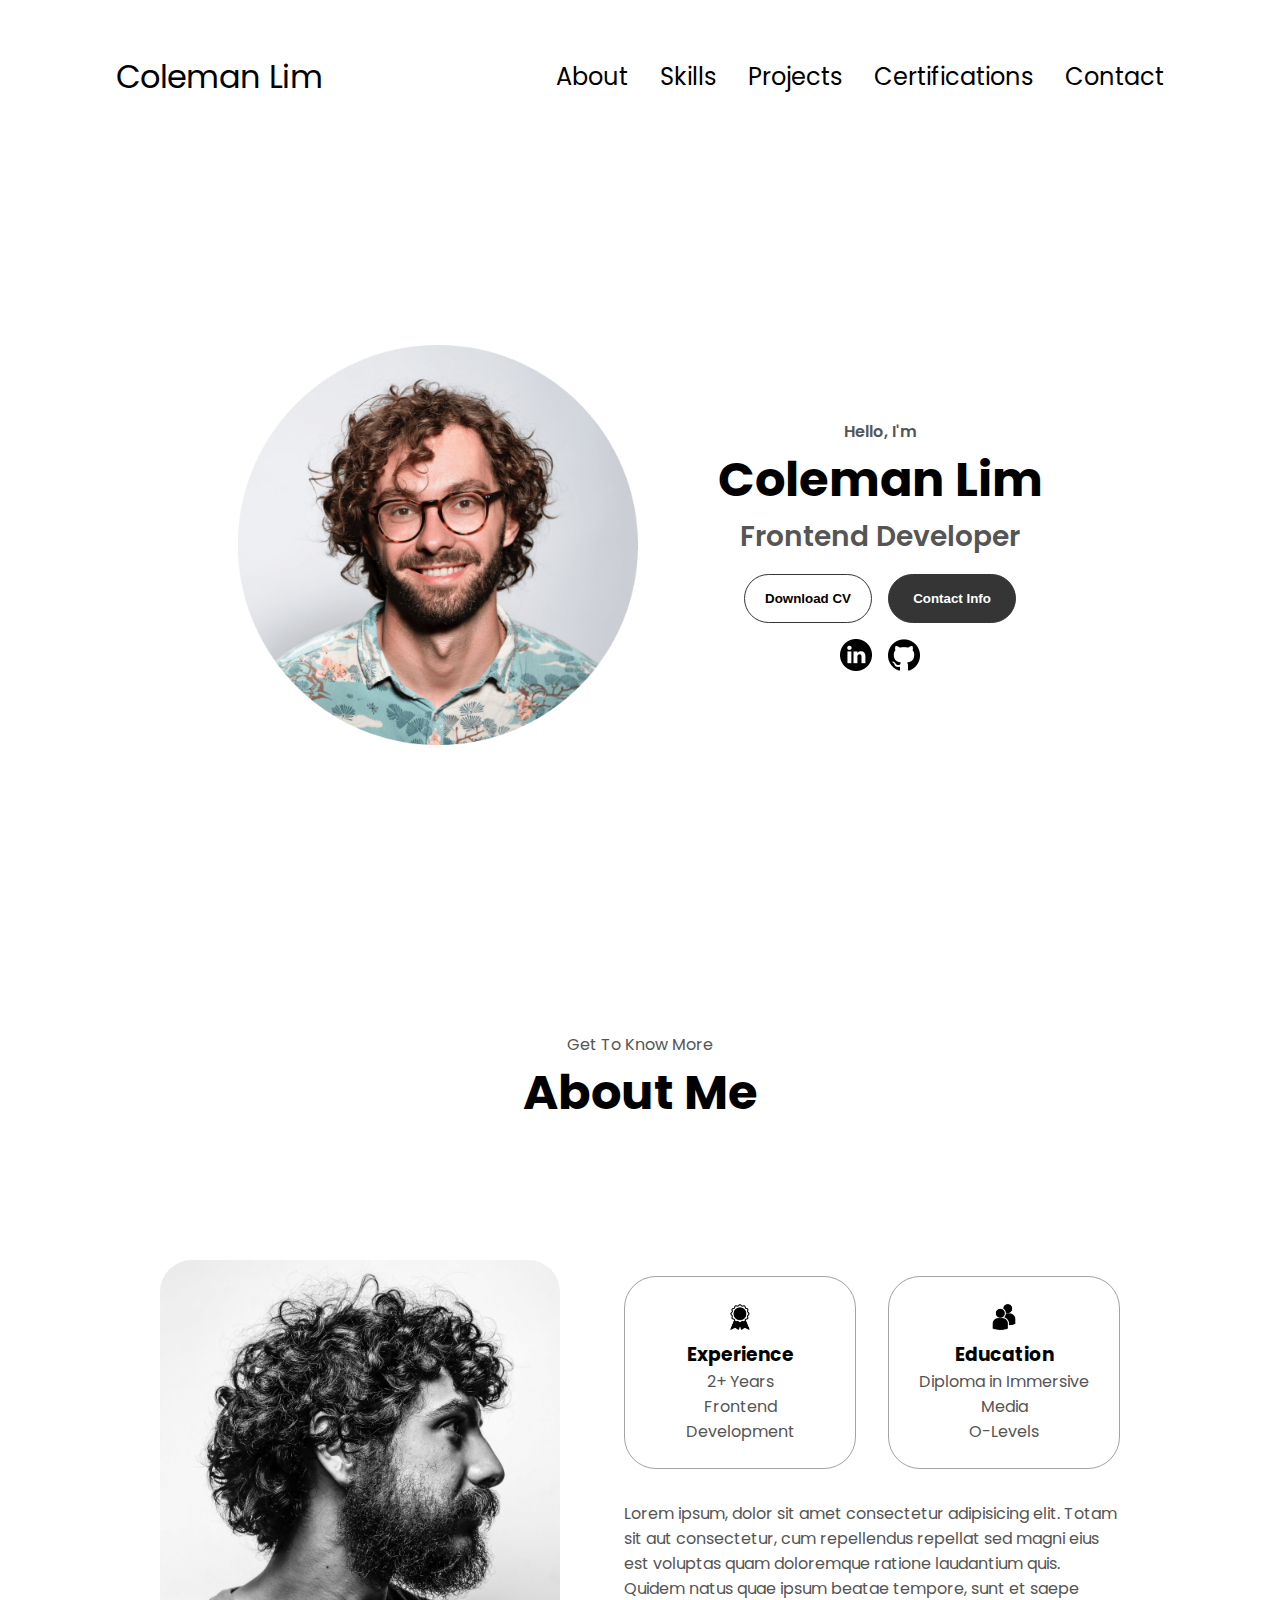
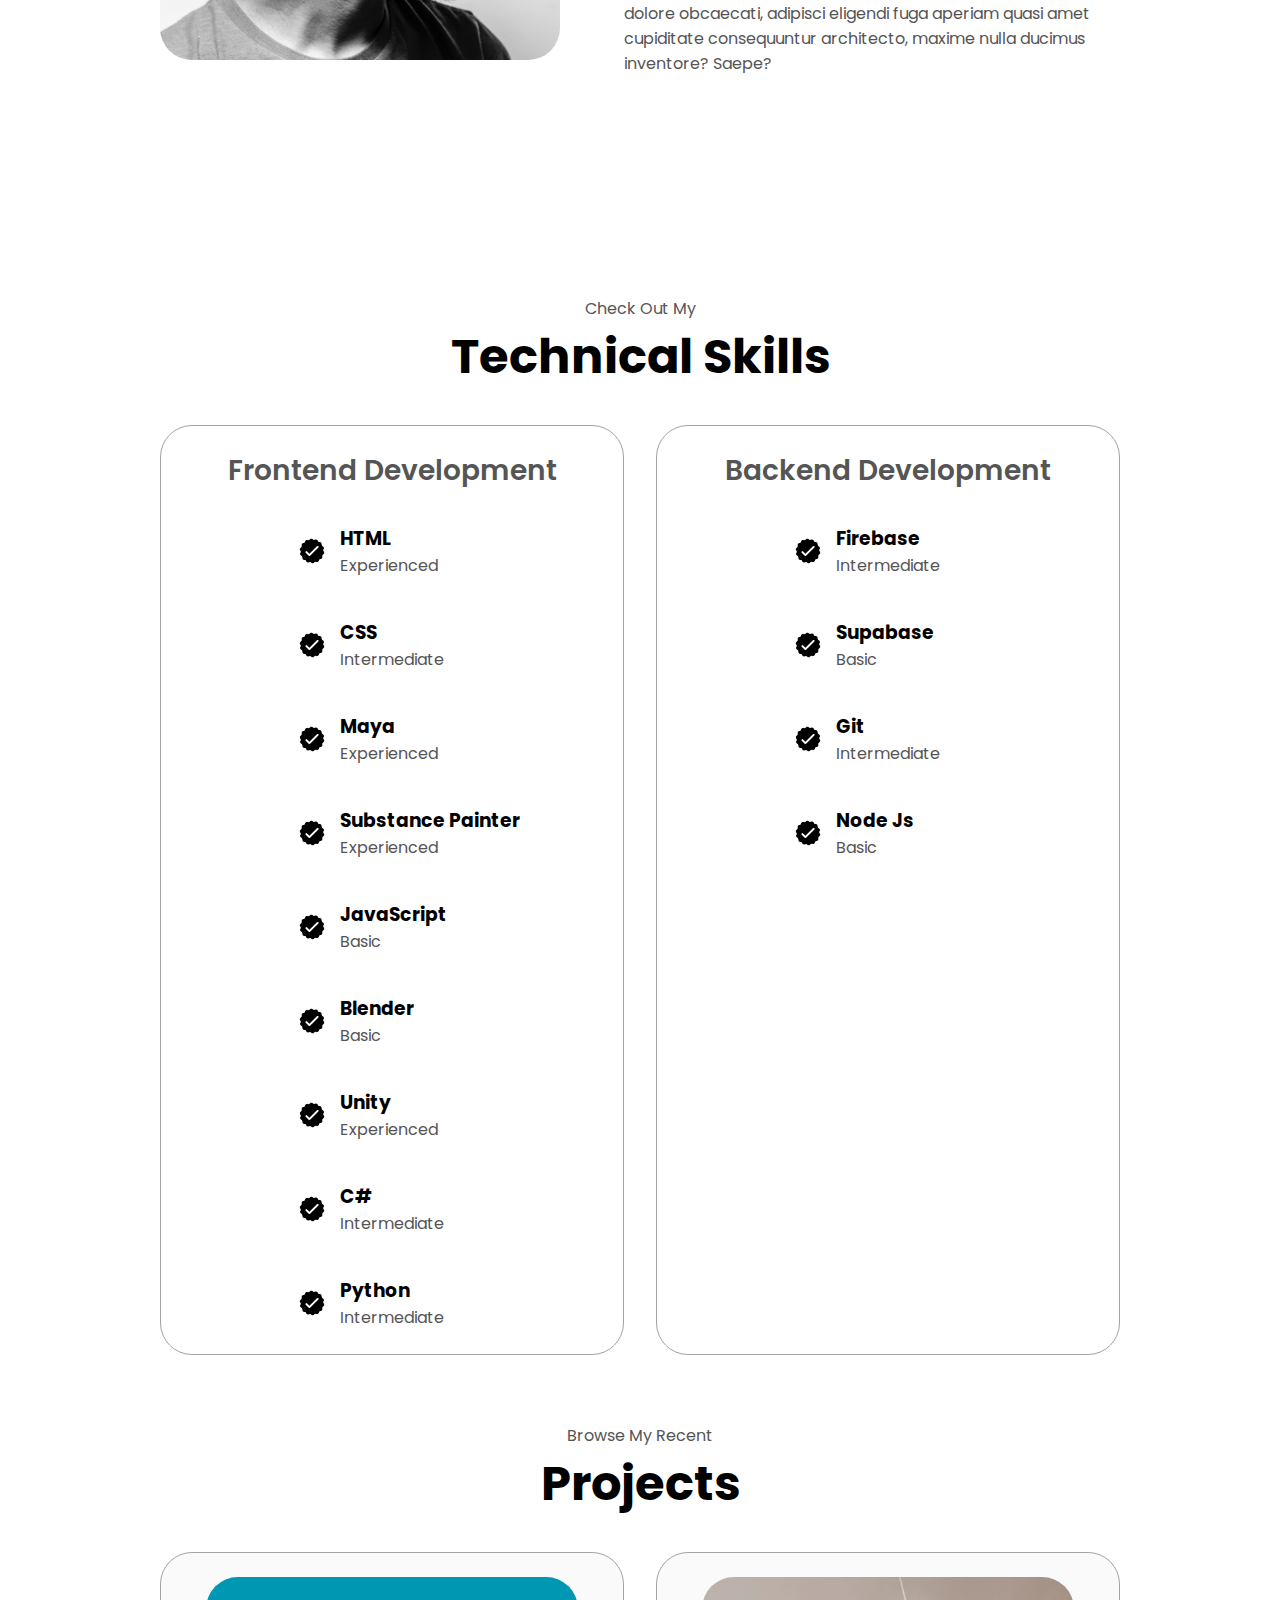
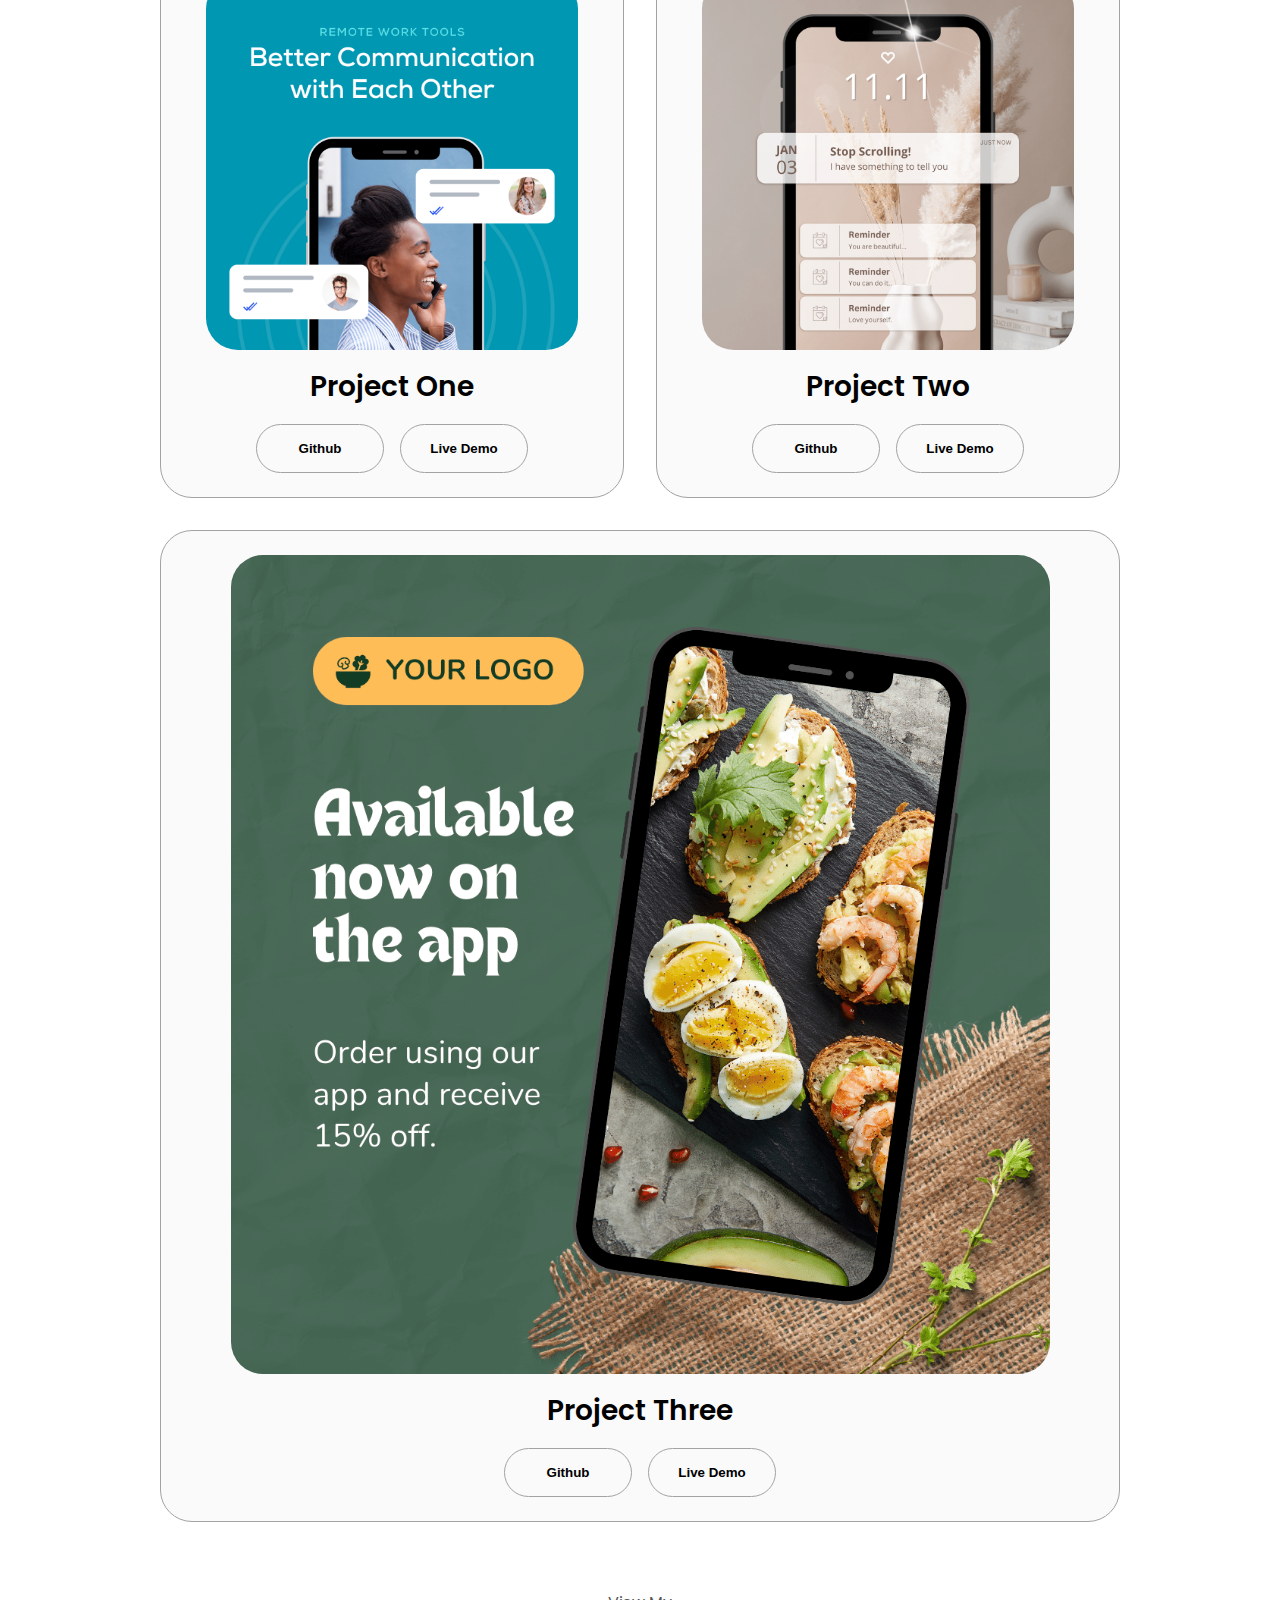
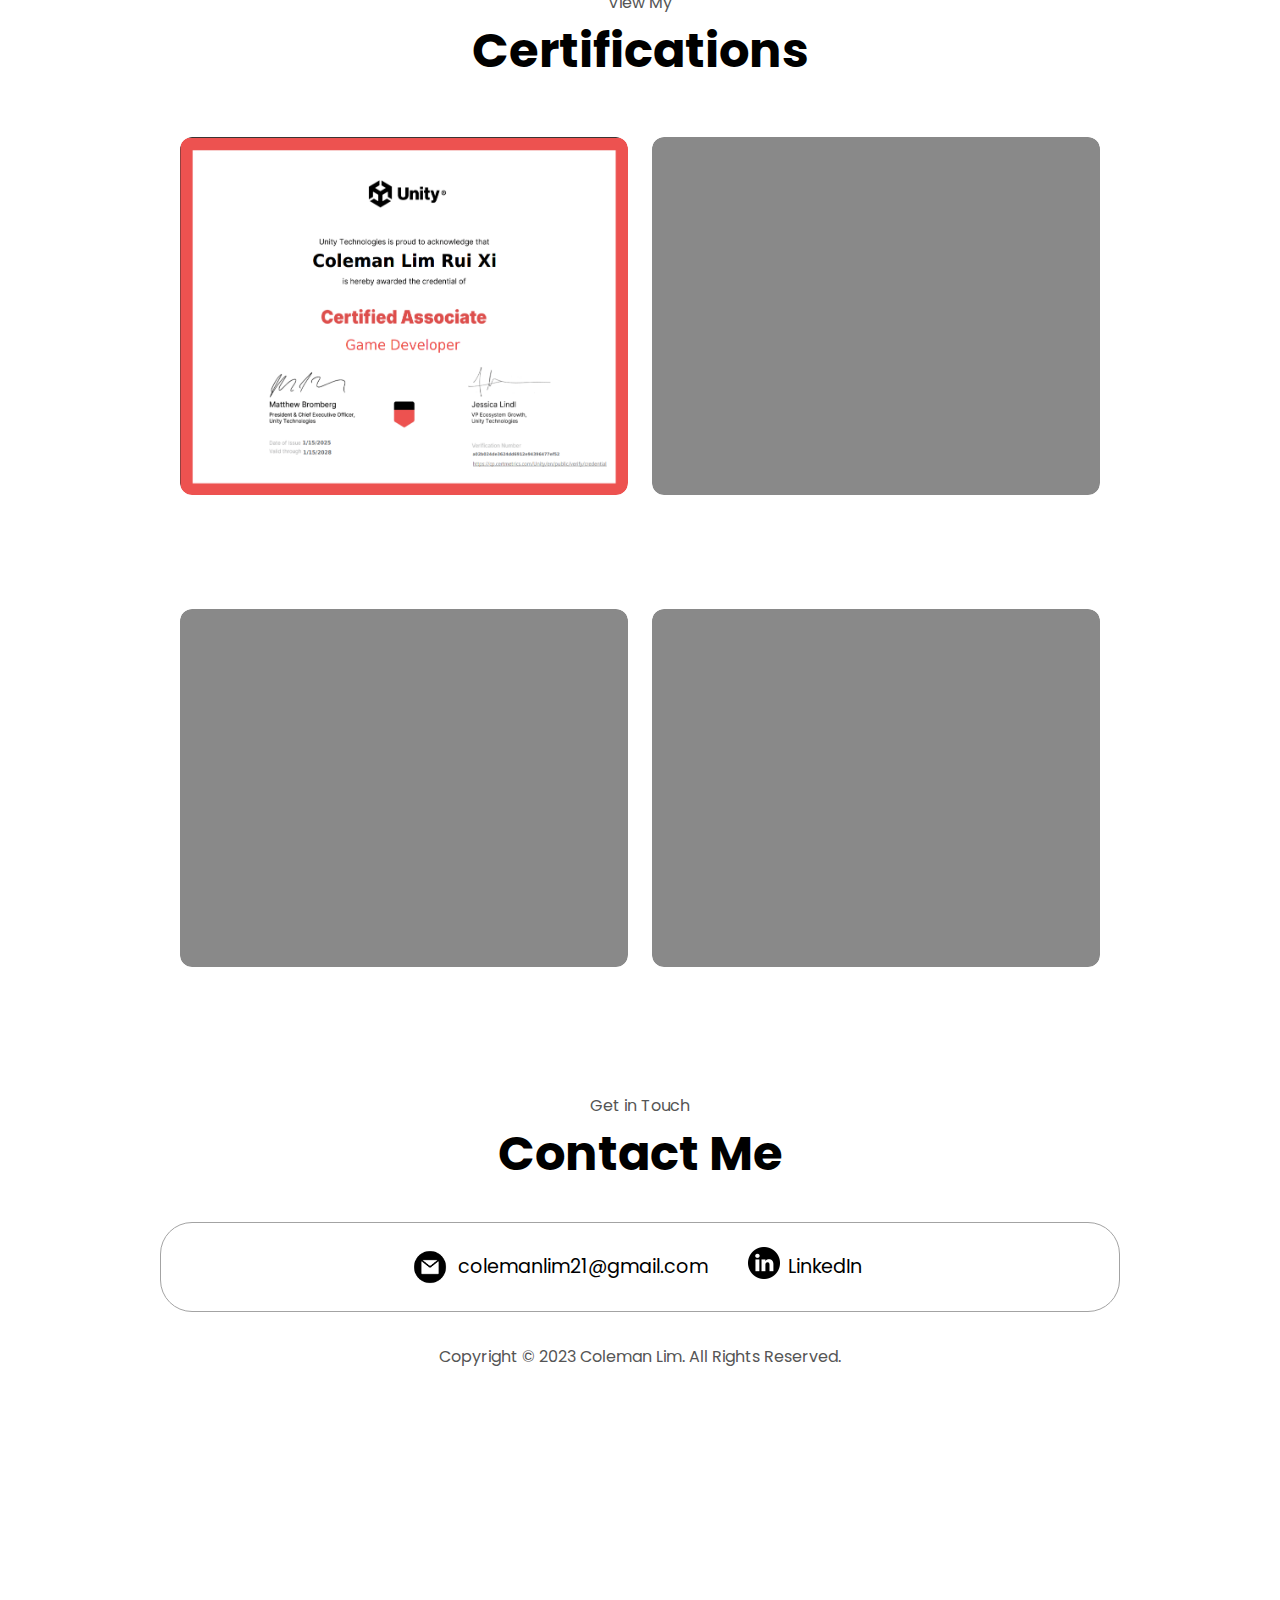
==== commit 2bac4897: "project" ====
--- a/index.html
+++ b/index.html
@@ -257,7 +257,7 @@
         
     </section>
 
-    <section id = "Certifications">
+    <section id = "certifications">
         <p class="section_text_p1">View My</p>
         <h1 class = "title">Certifications</h1>
         <div class="gallery">
@@ -266,8 +266,6 @@
             <div class="card"><img src="images/placeholder.png" alt="Design 2"></div>
             <div class="card"><img src="images/placeholder.png" alt="Design 3"></div>
             <div class="card"><img src="images/placeholder.png" alt="Design 4"></div>
-            <div class="card"><img src="images/placeholder.png" alt="Design 5"></div>
-            <div class="card"><img src="images/placeholder.png" alt="Design 6"></div>
           </div>
         
 
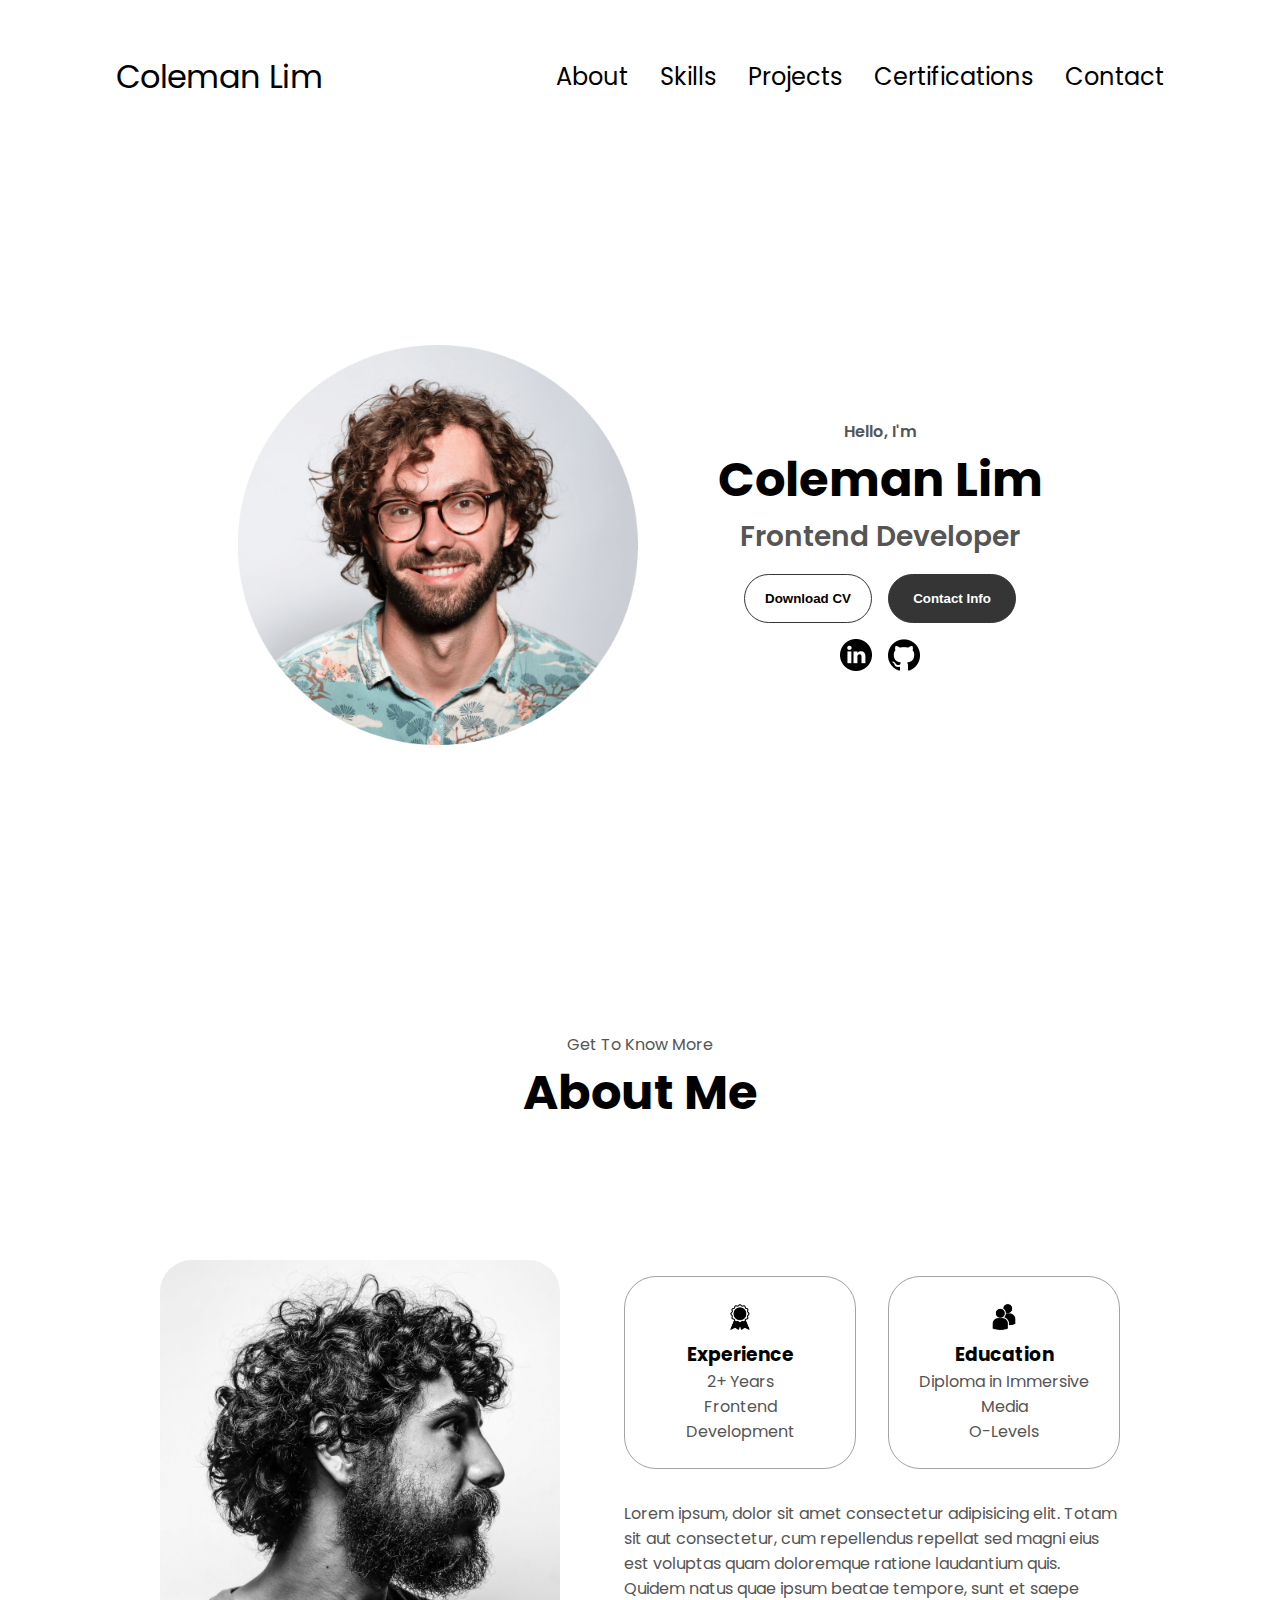
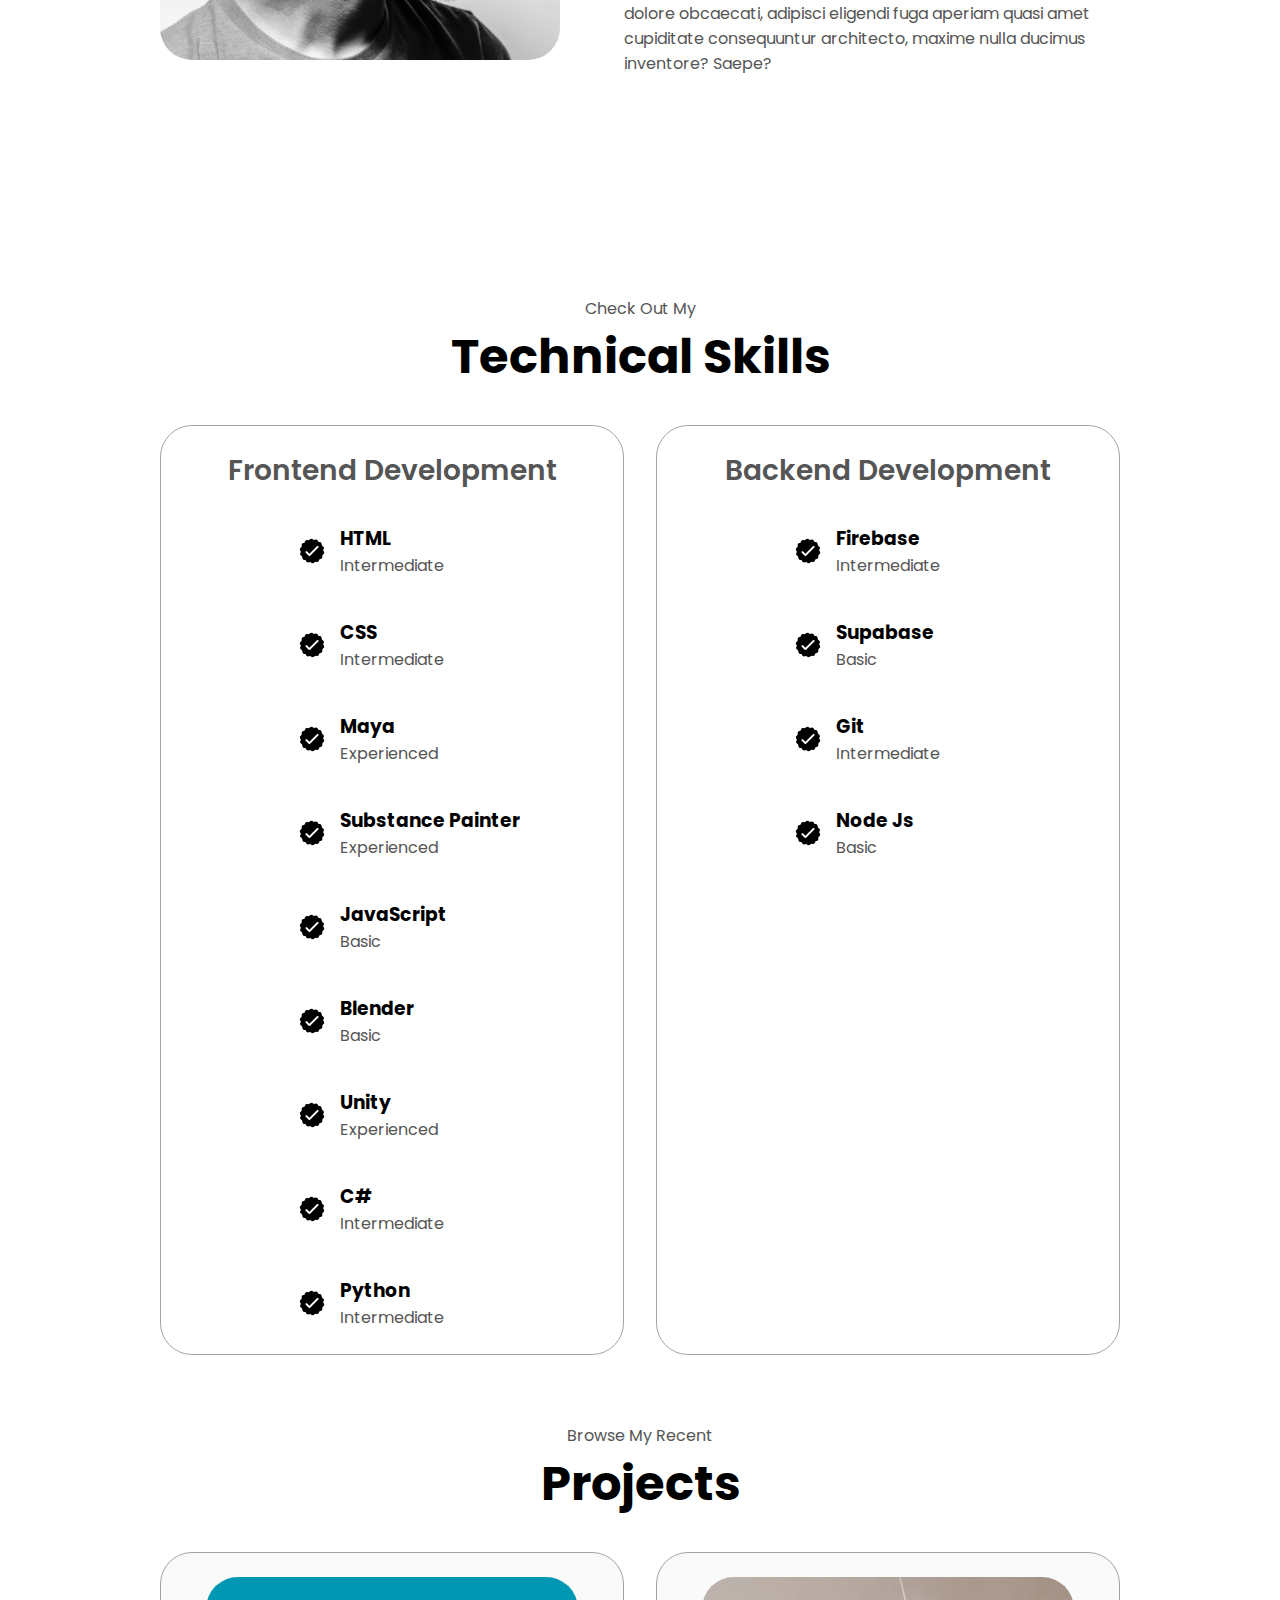
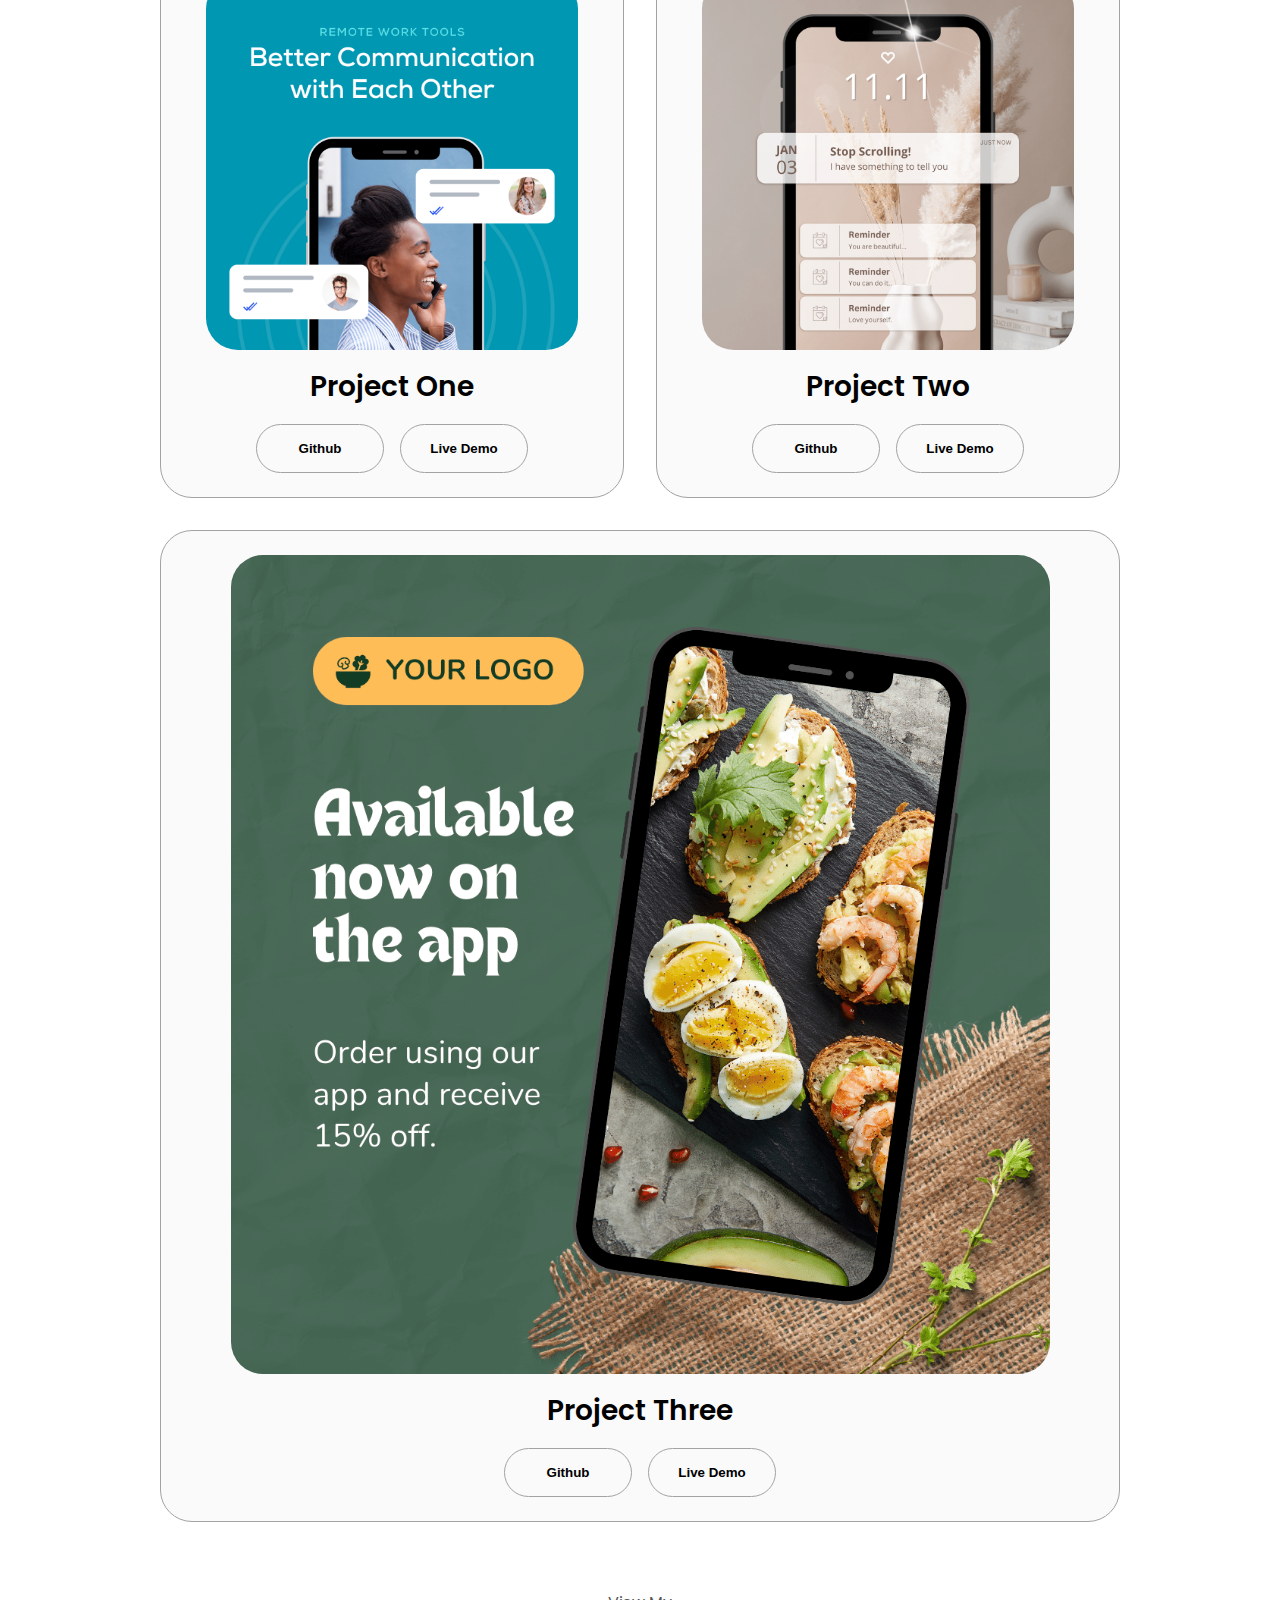
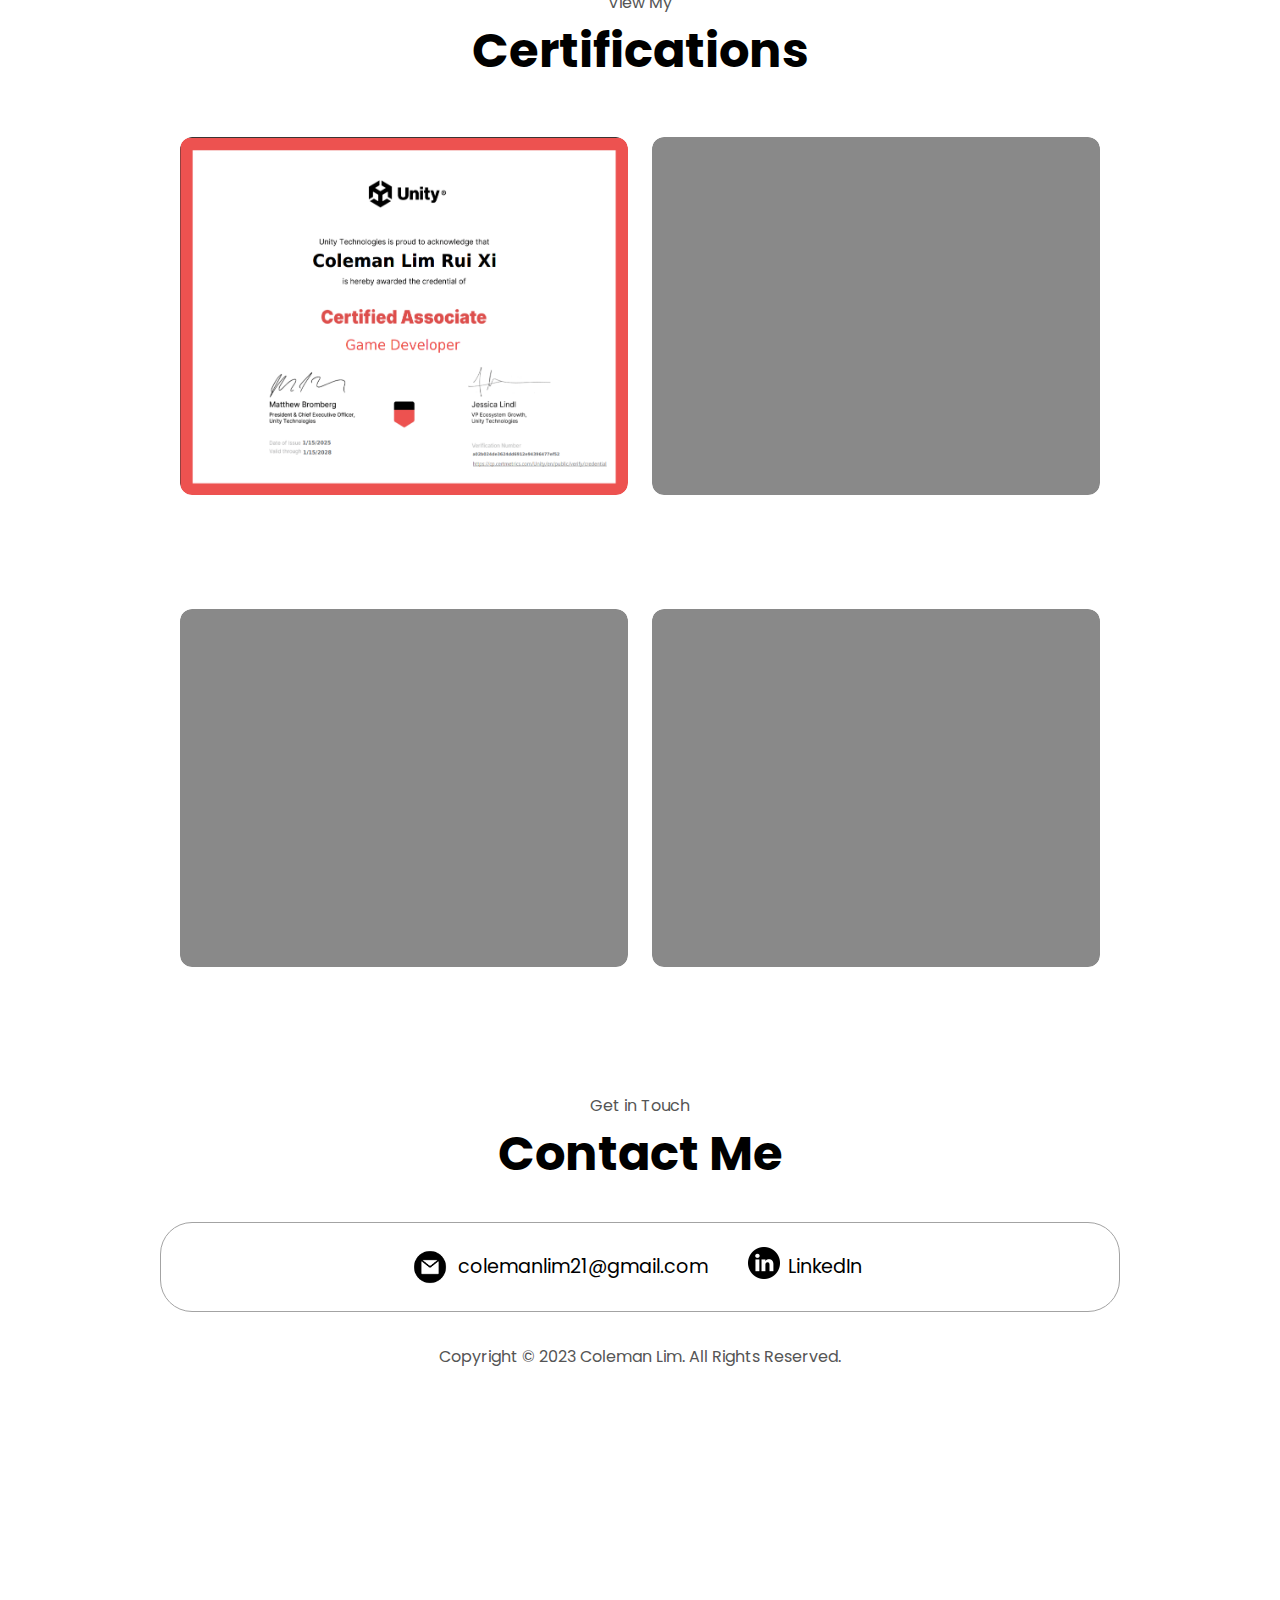
==== commit 96e531b4: "lightboxing" ====
--- a/index.html
+++ b/index.html
@@ -111,7 +111,7 @@
                             <img src ="./images/checkmark.png" alt="experience icon" class="icon">
                             <div>
                                 <h3>HTML</h3>
-                                <p>Experienced</p>
+                                <p>Intermediate</p>
                             </div>
                         </article>
                         <article>
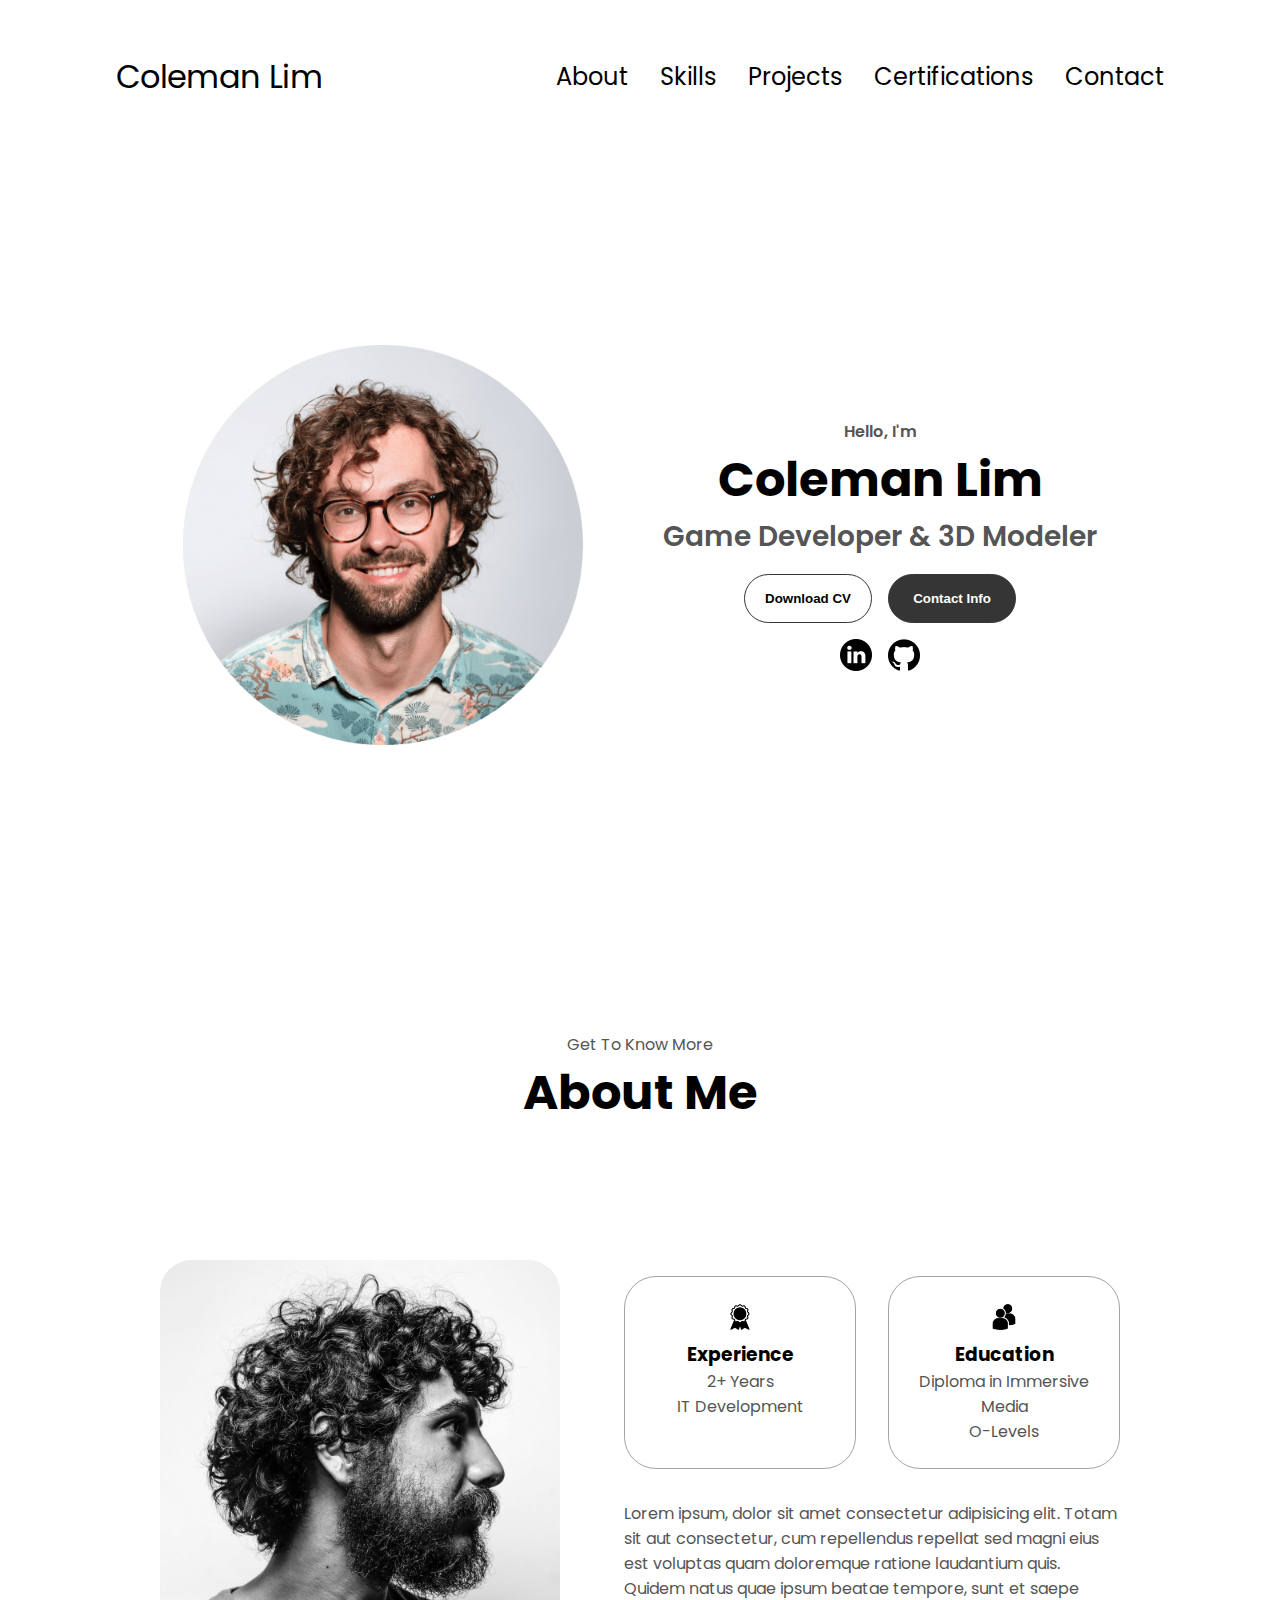
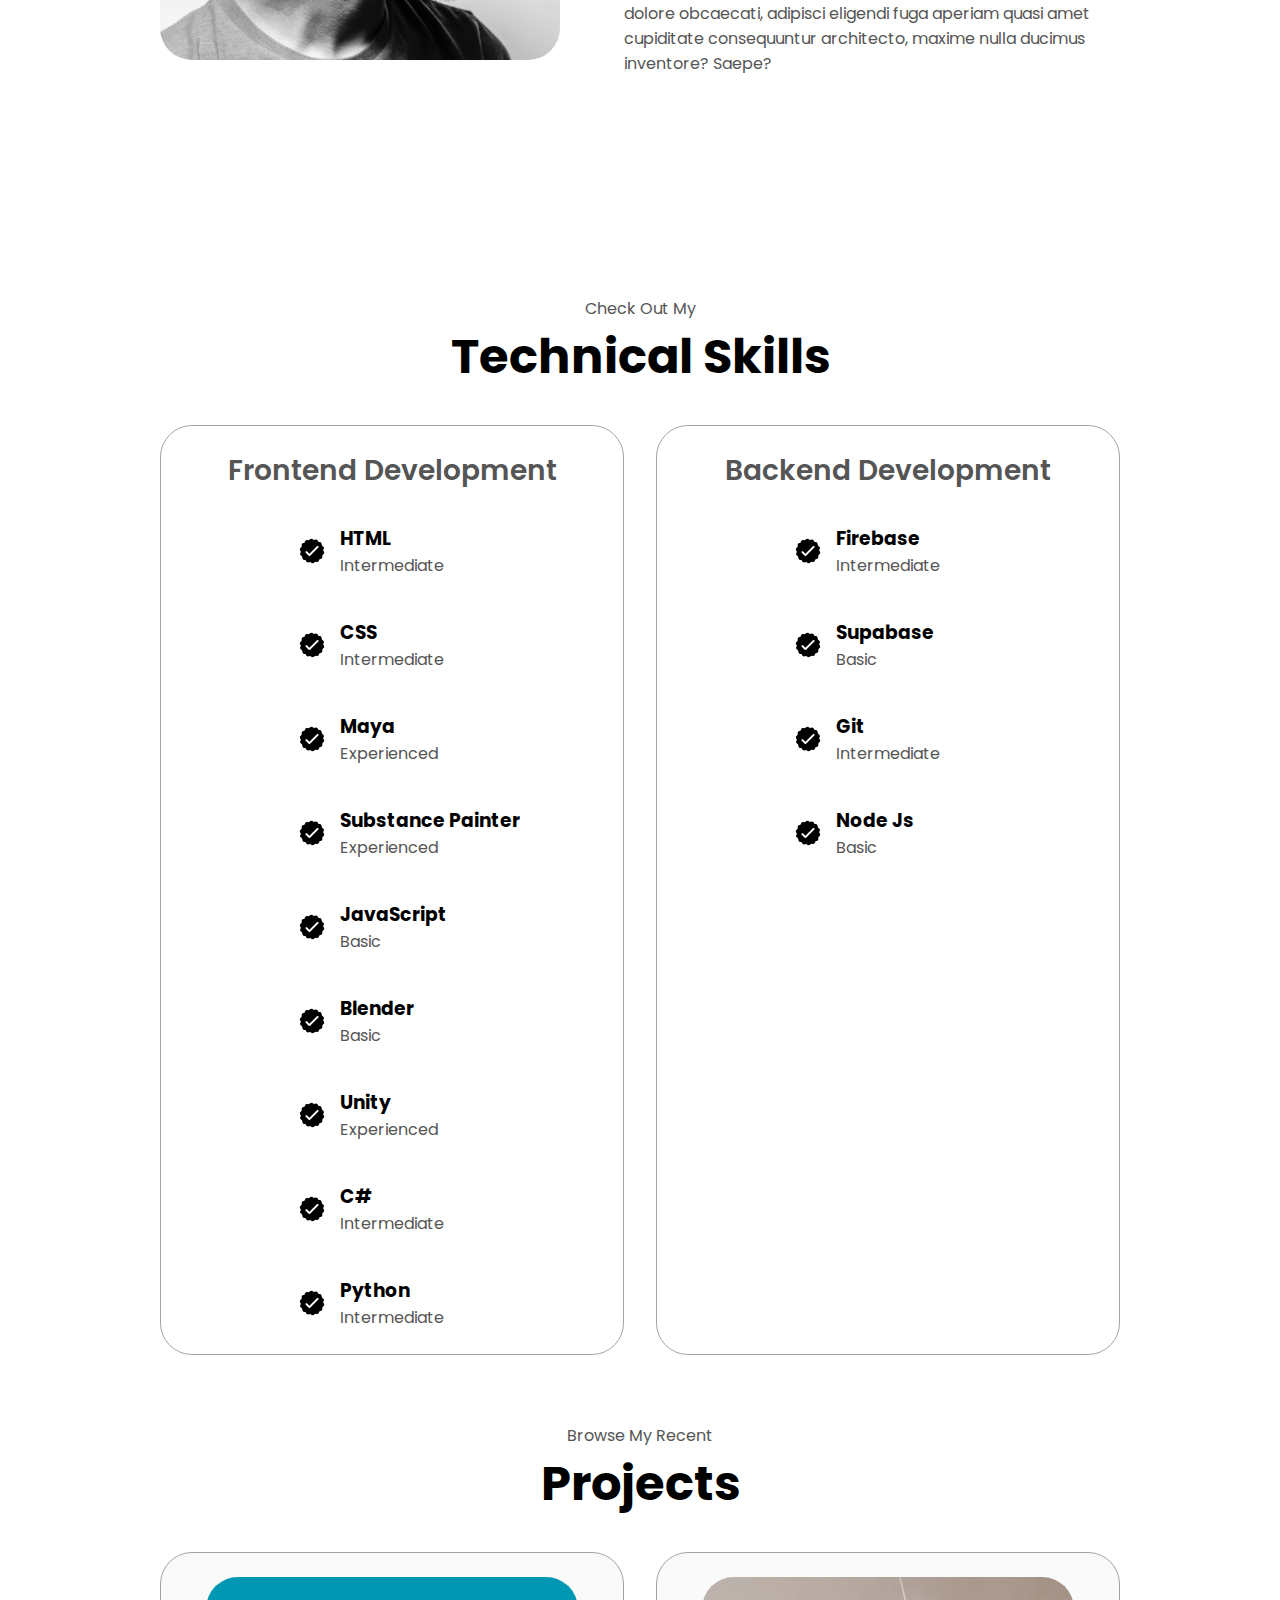
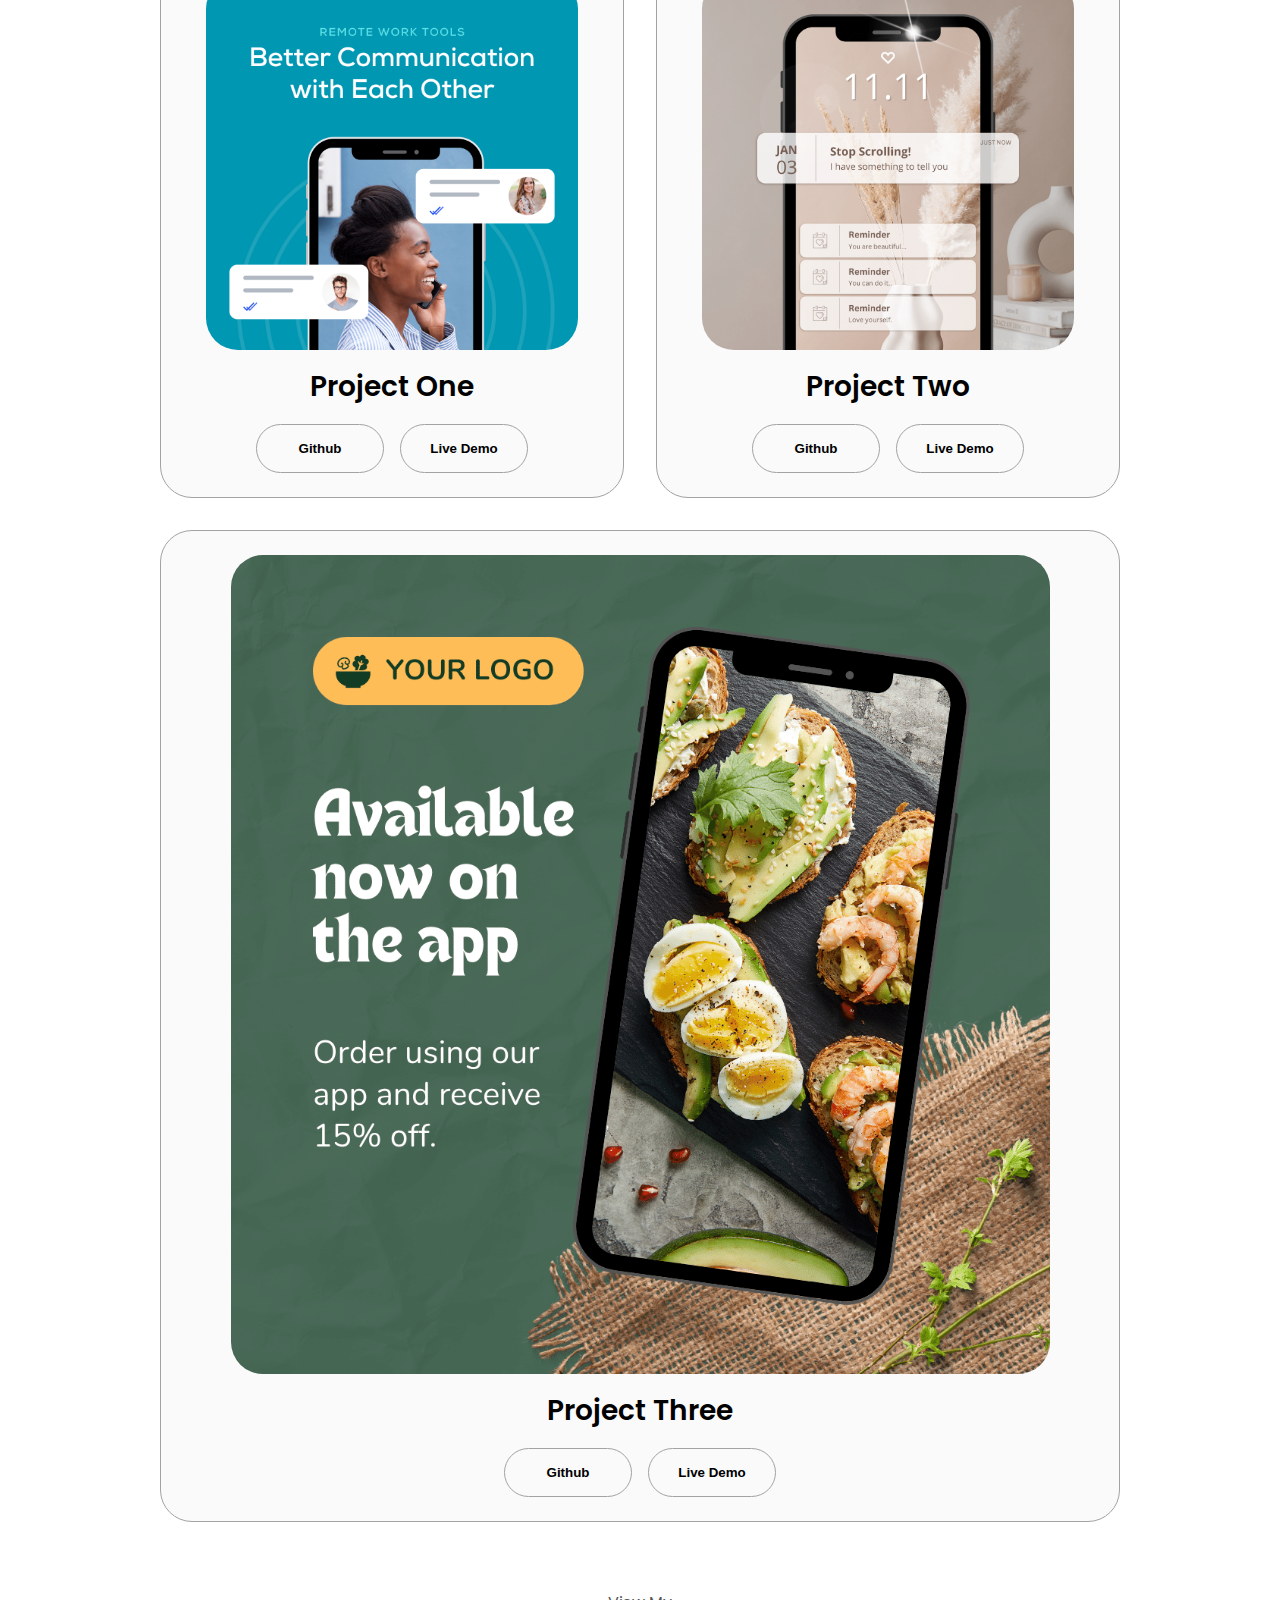
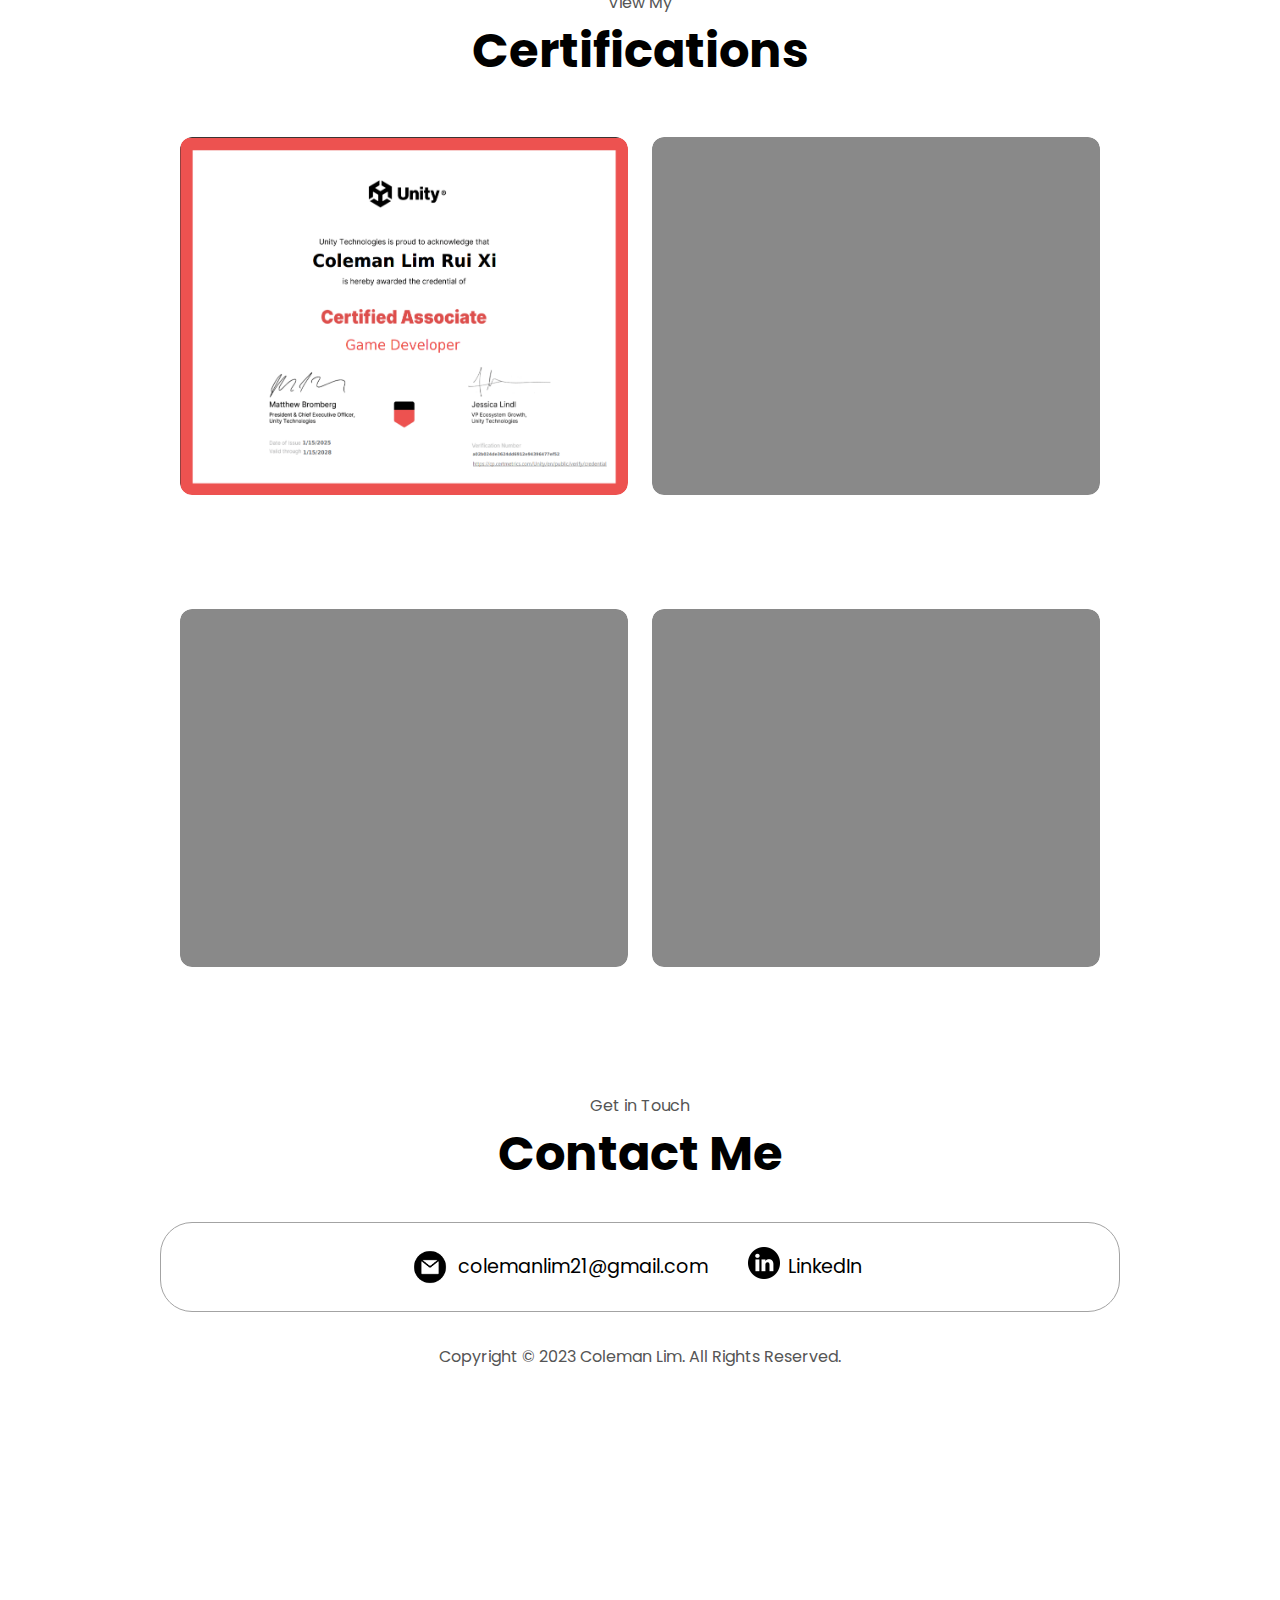
==== commit 64f53516: "small edits" ====
--- a/index.html
+++ b/index.html
@@ -53,7 +53,7 @@
         <div class="section_text">
             <p class="section_text_p1">Hello, I'm</p>
             <h1 class="title">Coleman Lim</h1>
-            <p class="section_text_p2">Frontend Developer</p>
+            <p class="section_text_p2">Game Developer & 3D Modeler</p>
             <div class='btn-container'>
                 <button class="btn btn-color-2" onclick="window.open('./images/resume-example.pdf')">Download
                     CV</button>
@@ -83,7 +83,7 @@
                     <div class="details-container">
                         <img src="./images/experience.png" alt="experience icon" class="icon"/>
                         <h3>Experience</h3>
-                        <p>2+ Years<br>Frontend Development</p>
+                        <p>2+ Years<br>IT Development</p>
                     </div>
                     <div class="details-container">
                         <img src="./images/education.png" alt="education icon" class="icon"/>
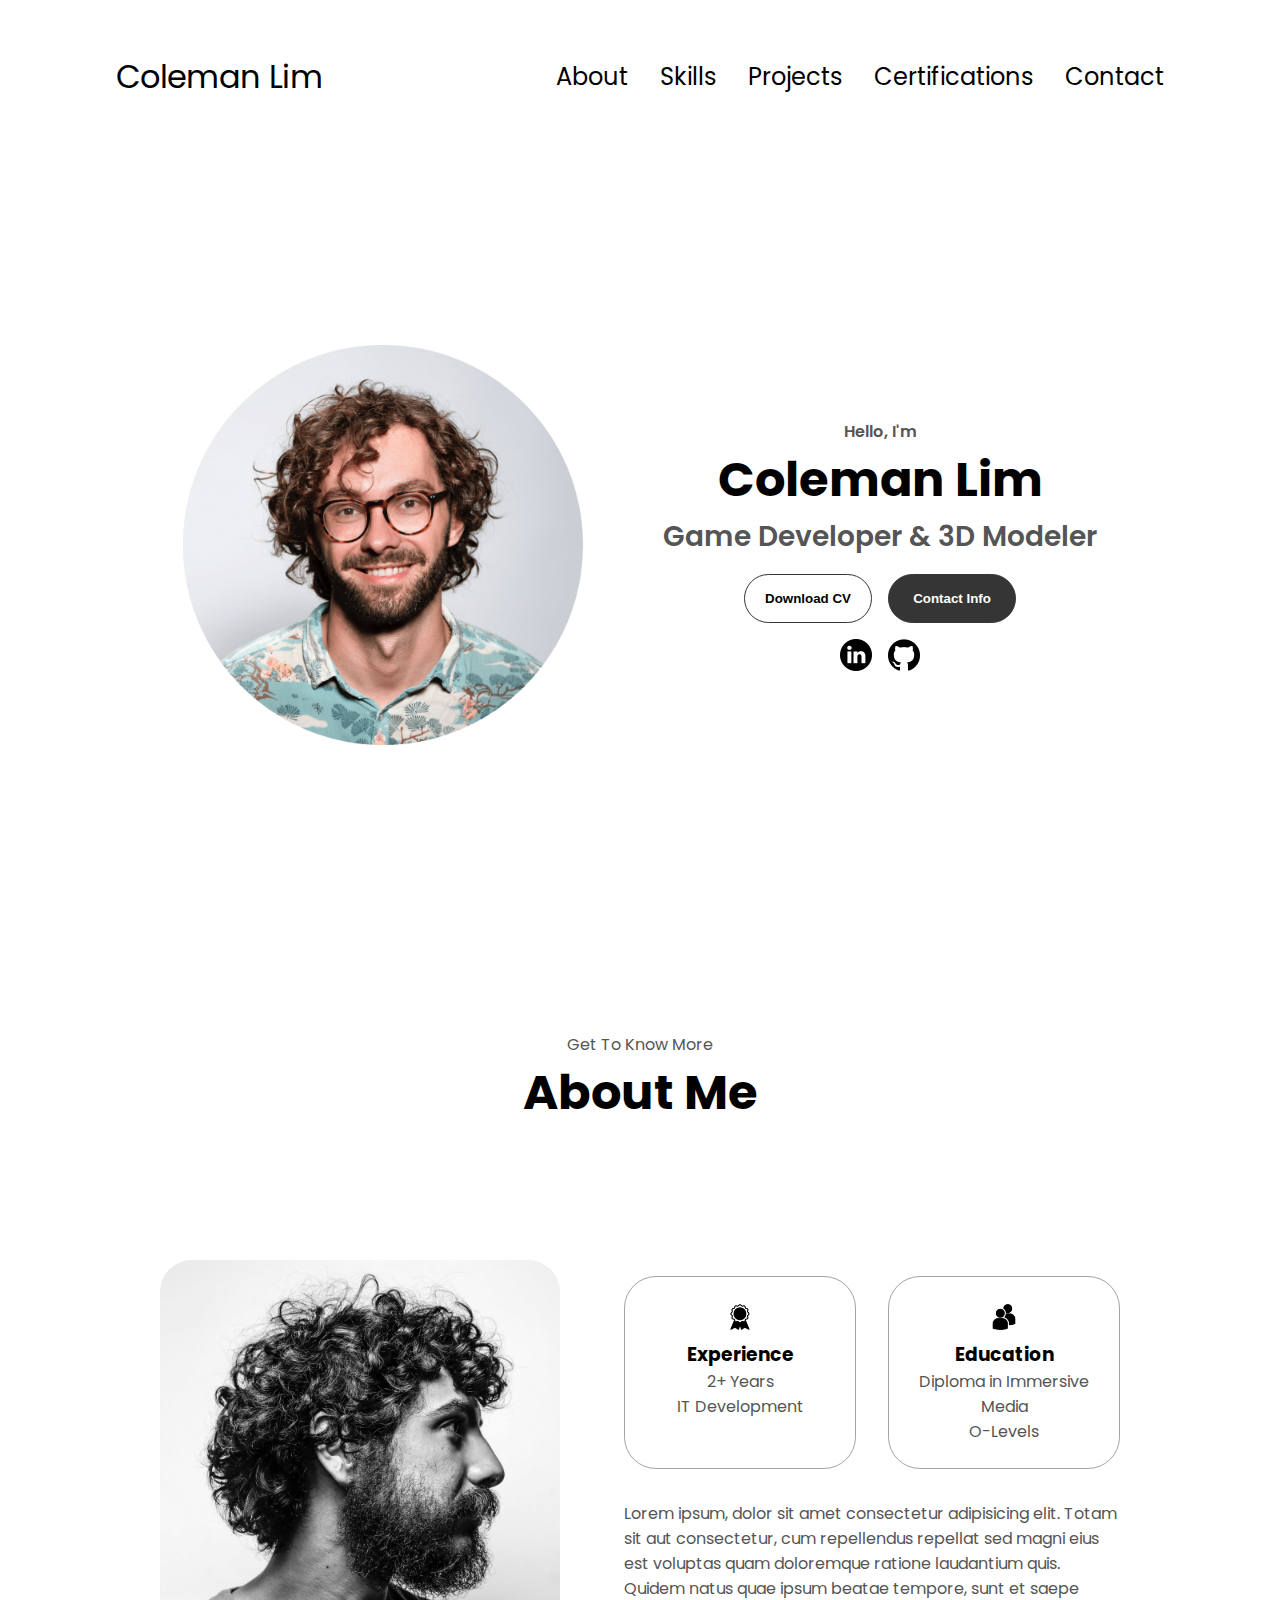
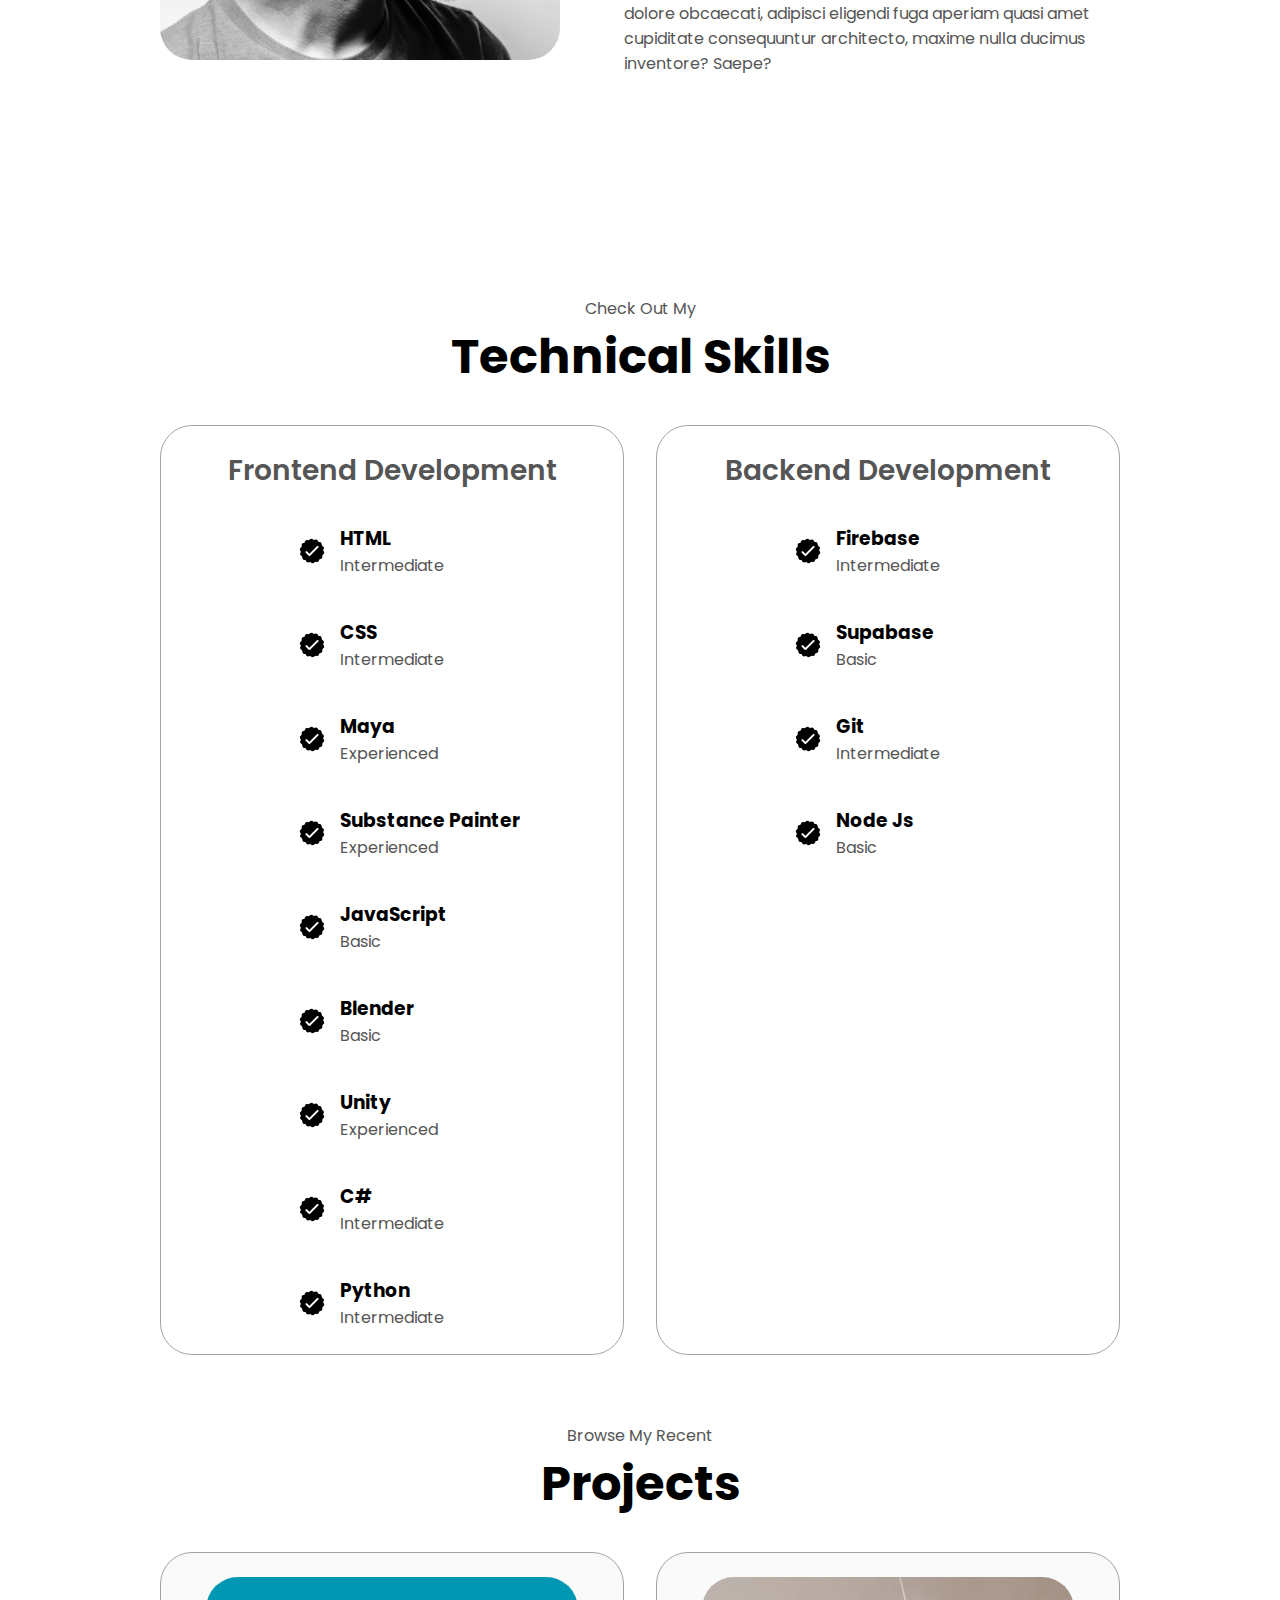
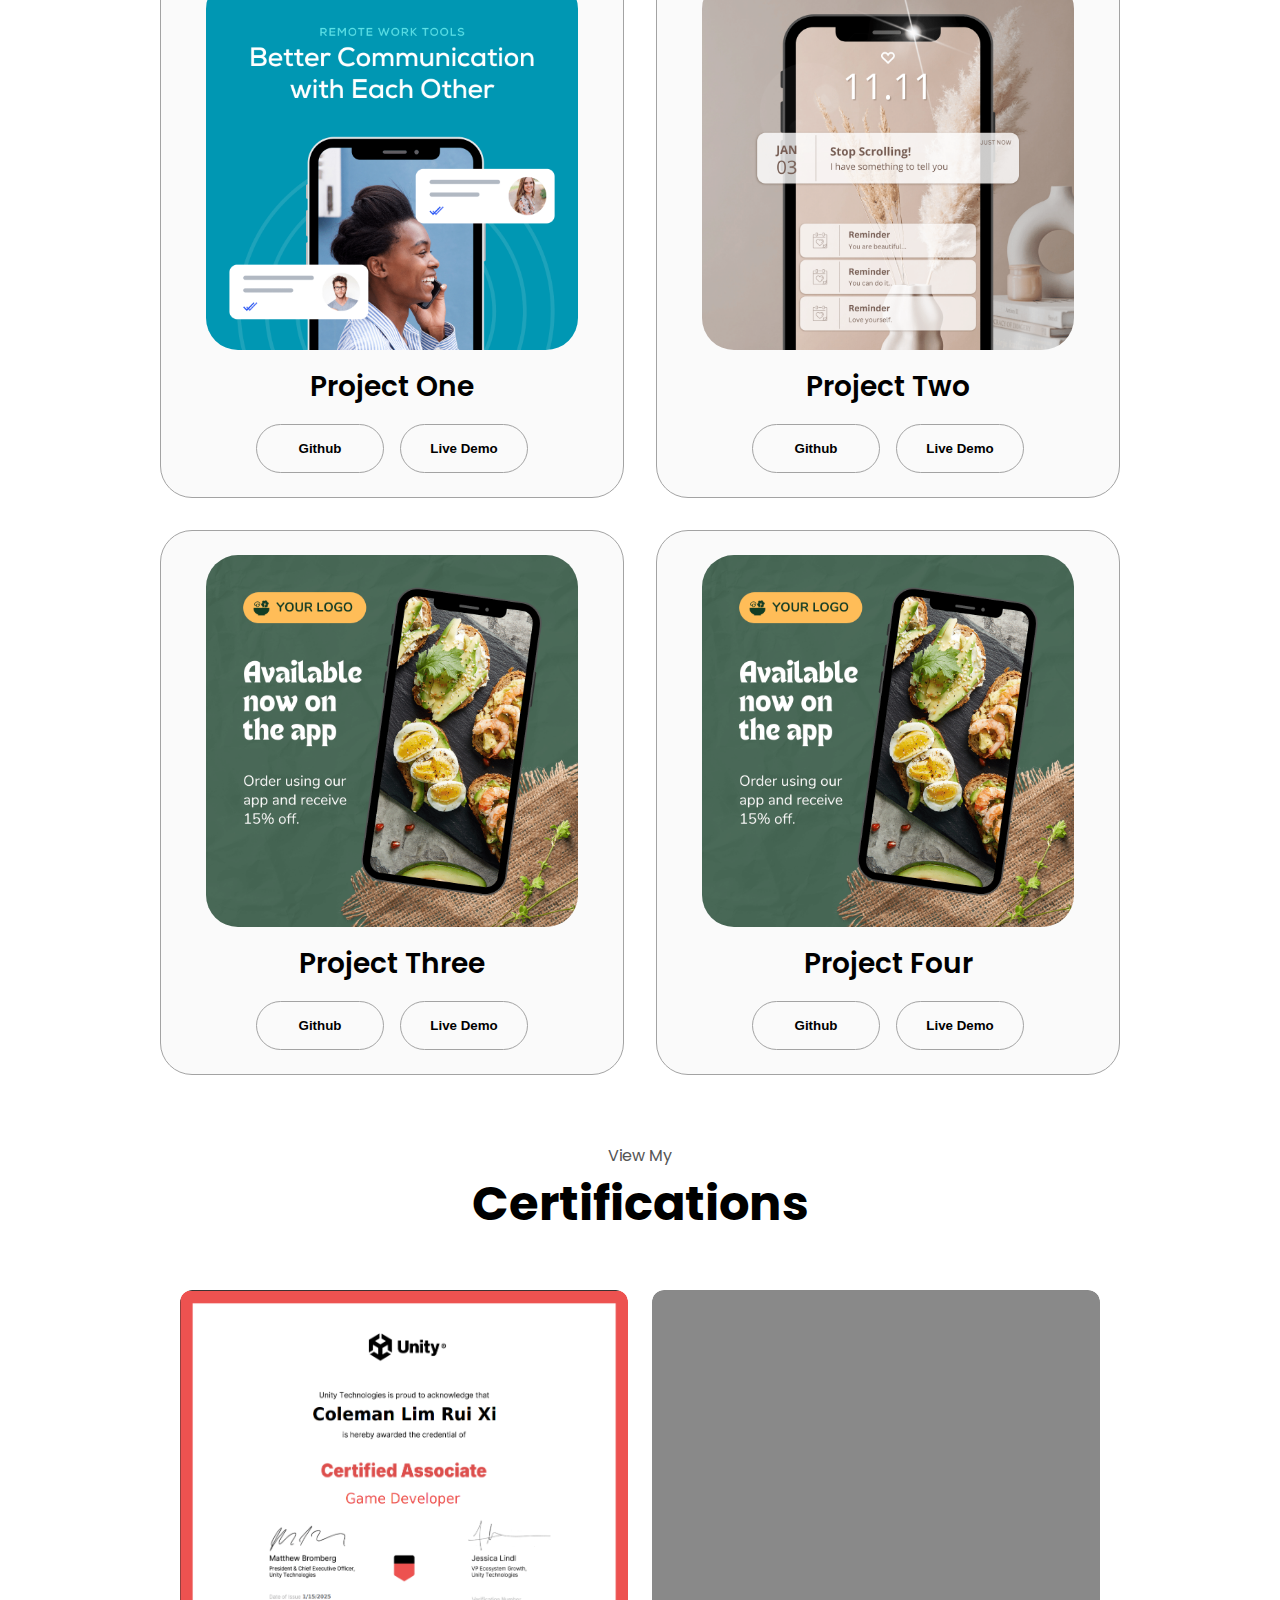
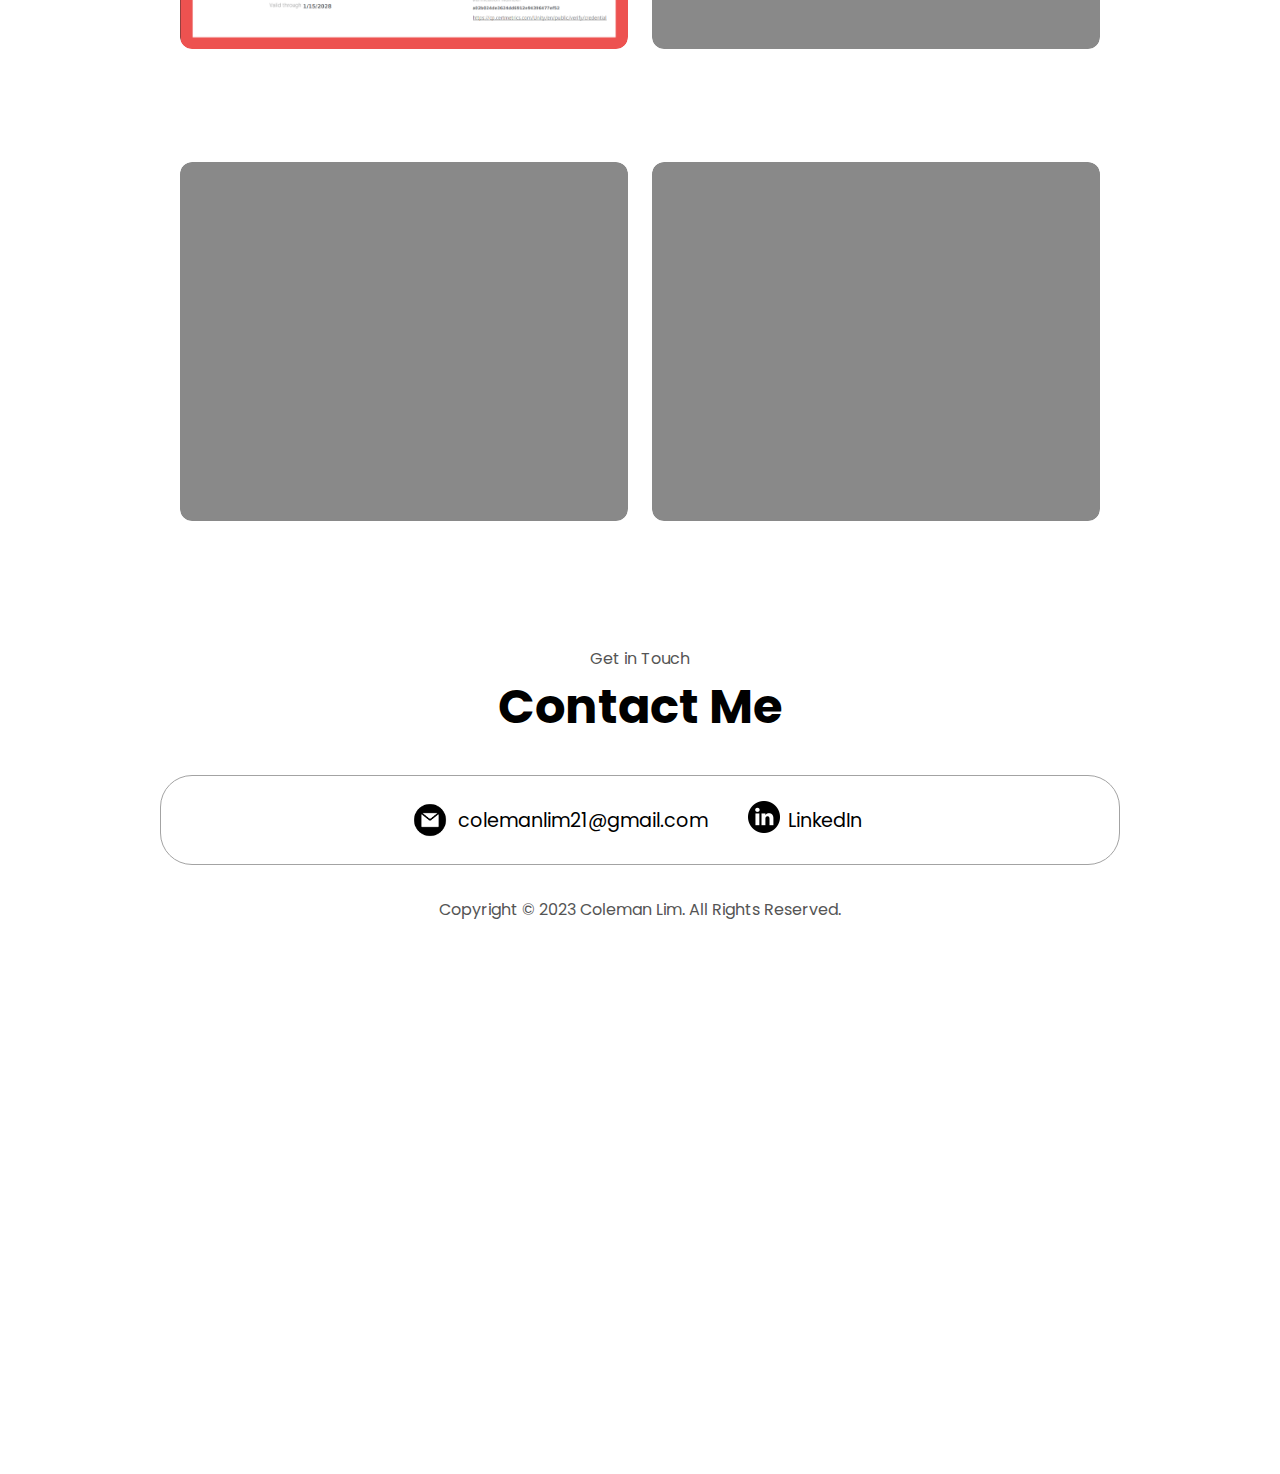
==== commit b22d1a00: "add project details" ====
--- a/index.html
+++ b/index.html
@@ -250,6 +250,17 @@
 
                 </div>
                 </div>
+                <div class="details-container color-container">
+                    <div class="article-container">
+                        <img src="./images/project-3.png" alt="project 3" class="project-img">
+                    </div>
+                    <h2 class="experience-sub-title project-title">Project Four</h2>
+                    <div class="btn-container">
+                        <button class="btn btn-color-2 project-btn" onclick="location.href='https://github.com/'">Github</button>
+                        <button class="btn btn-color-2 project-btn" onclick="location.href='https://github.com/'">Live Demo</button>
+    
+                    </div>
+                    </div>
                 
                 
             </div>
